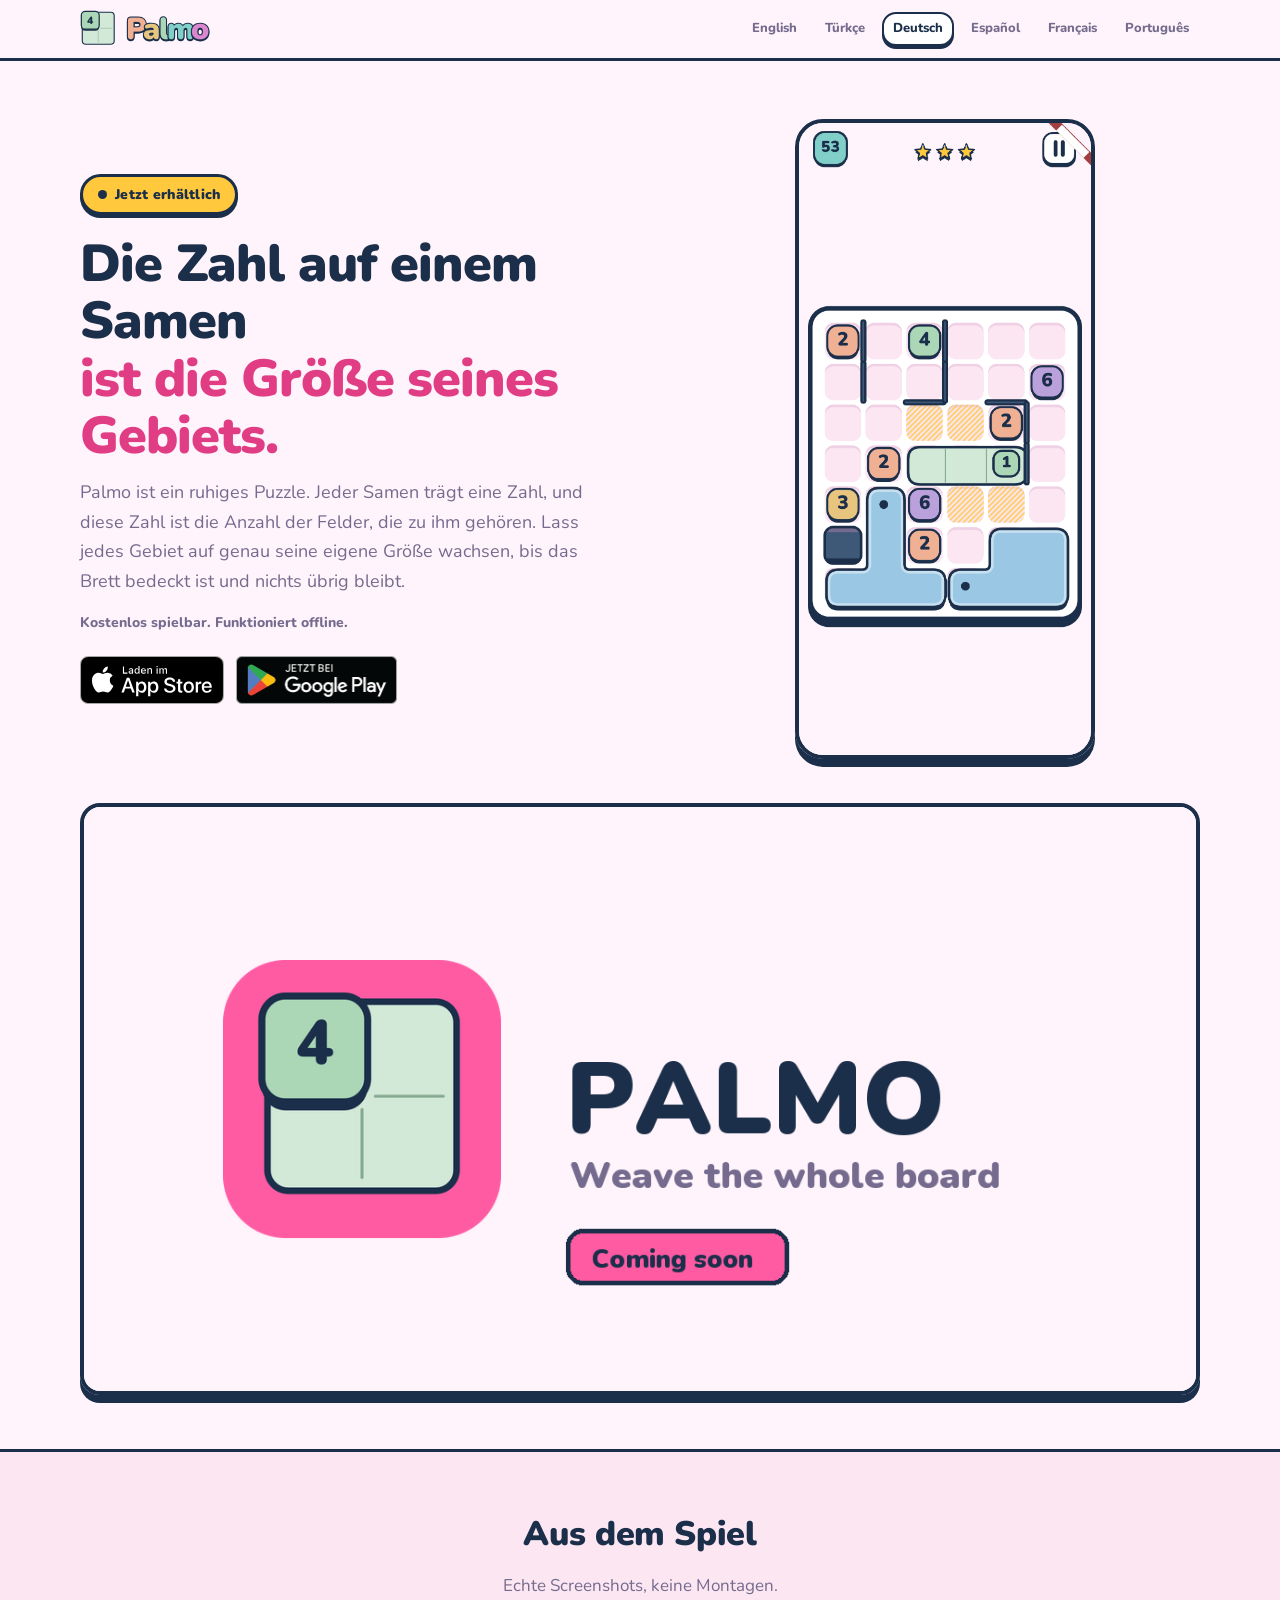
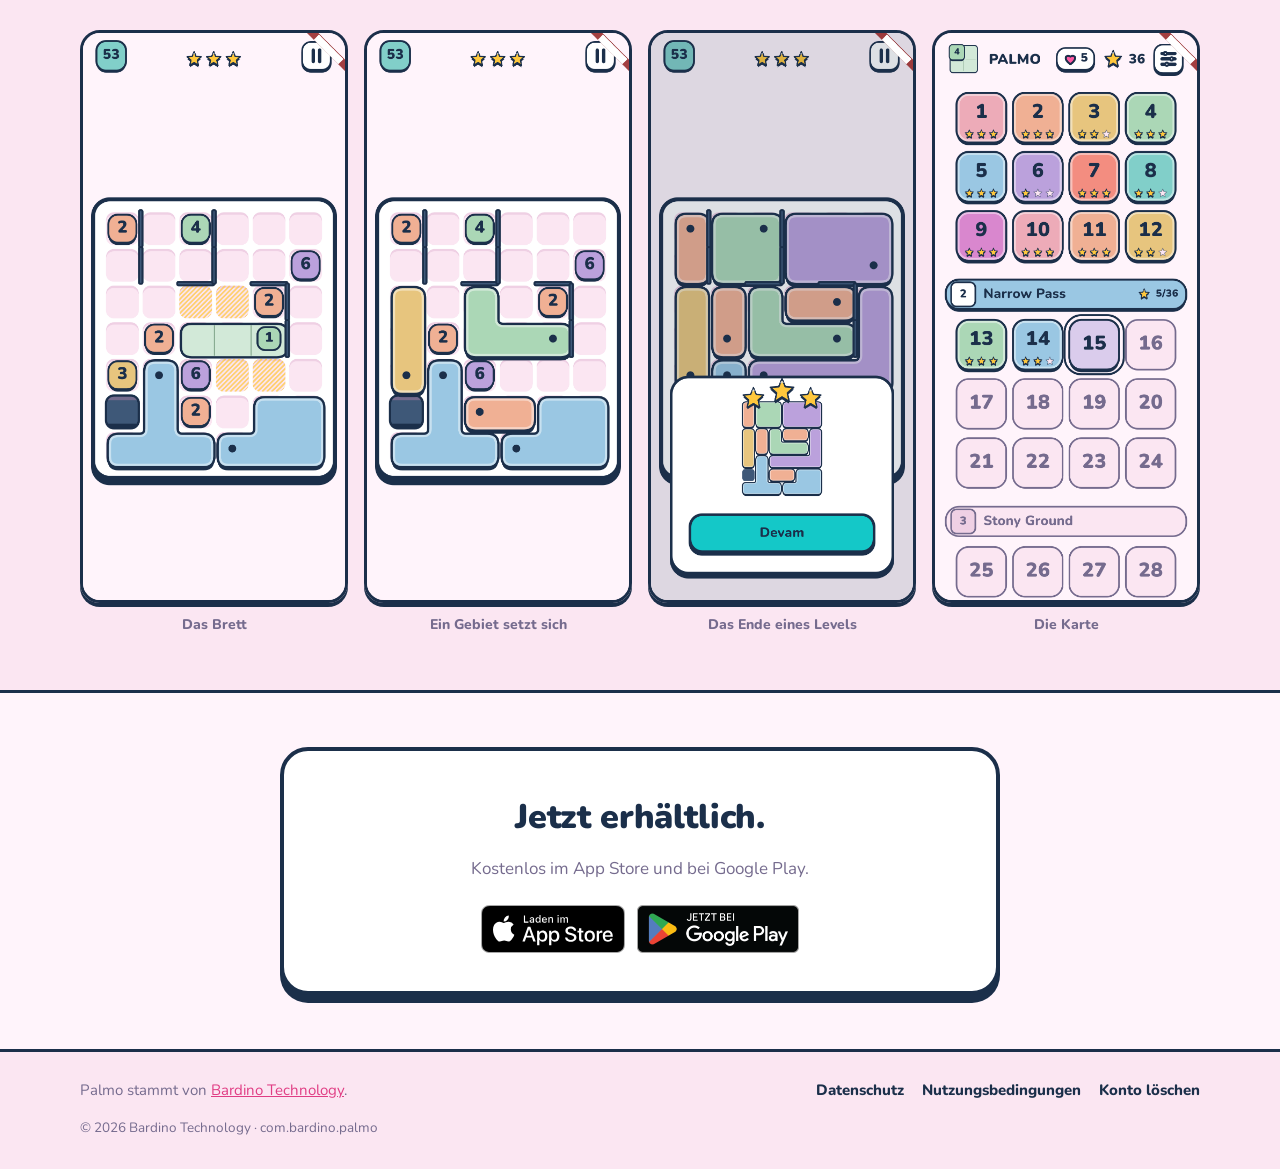
==== de/index.html @ c3c04ac0 "Palmo is out: store badges and links in all six languages The landing page still said coming soon in" ====
<!DOCTYPE html>
<html lang="de">
<head>
    <meta charset="UTF-8">
    <meta name="viewport" content="width=device-width, initial-scale=1.0">
    <meta name="description" content="Ein ruhiges Puzzle. Die Zahl auf einem Samen sagt, wie viele Felder sein Gebiet umfasst; lass jedes Gebiet auf seine eigene Größe wachsen. Kostenlos für Android und iOS.">
    <meta name="robots" content="index, follow">
    <meta property="og:type" content="website">
    <meta property="og:url" content="https://palmo.bardino.app/de/">
    <meta property="og:title" content="Palmo - Webe das ganze Brett">
    <meta property="og:description" content="Ein ruhiges Puzzle. Die Zahl auf einem Samen sagt, wie viele Felder sein Gebiet umfasst; lass jedes Gebiet auf seine eigene Größe wachsen. Kostenlos für Android und iOS.">
    <meta property="og:locale" content="de_DE">
    <meta property="og:site_name" content="Palmo">
    <meta property="og:image" content="https://palmo.bardino.app/assets/palmo-share.png">
    <meta property="og:image:width" content="1200">
    <meta property="og:image:height" content="630">
    <meta name="twitter:image" content="https://palmo.bardino.app/assets/palmo-share.png">
    <meta name="twitter:card" content="summary_large_image">
    <meta name="twitter:title" content="Palmo - Webe das ganze Brett">
    <meta name="twitter:description" content="Ein ruhiges Puzzle. Die Zahl auf einem Samen sagt, wie viele Felder sein Gebiet umfasst; lass jedes Gebiet auf seine eigene Größe wachsen. Kostenlos für Android und iOS.">
    <meta name="theme-color" content="#FFF4FB">
    <title>Palmo - Webe das ganze Brett</title>
    <link rel="canonical" href="https://palmo.bardino.app/de/">
    <link rel="alternate" hreflang="en" href="https://palmo.bardino.app/">
    <link rel="alternate" hreflang="tr" href="https://palmo.bardino.app/tr/">
    <link rel="alternate" hreflang="de" href="https://palmo.bardino.app/de/">
    <link rel="alternate" hreflang="es" href="https://palmo.bardino.app/es/">
    <link rel="alternate" hreflang="fr" href="https://palmo.bardino.app/fr/">
    <link rel="alternate" hreflang="pt" href="https://palmo.bardino.app/pt/">
    <link rel="alternate" hreflang="x-default" href="https://palmo.bardino.app/">
    <link rel="icon" type="image/svg+xml" href="/assets/palmo-mark.svg">
    <link rel="apple-touch-icon" href="/assets/palmo-icon.png">
    <link rel="manifest" href="/manifest.json">
    <link rel="preconnect" href="https://fonts.googleapis.com">
    <link rel="preconnect" href="https://fonts.gstatic.com" crossorigin>
    <link href="https://fonts.googleapis.com/css2?family=Nunito:wght@400;700;800;900&display=swap" rel="stylesheet">
    <link rel="stylesheet" href="/css/style.css">
</head>
<body>
<header class="ust">
    <div class="kap">
        <a class="marka" href="/de/"><svg class="kilit" focusable="false" xmlns="http://www.w3.org/2000/svg" viewBox="-12 -12 700 200" role="img" aria-label="Palmo">
<title>Palmo</title>
<g transform="scale(0.84)"><rect x="0" y="0" width="200" height="200" rx="22" fill="#D2E9D8" stroke="#1B2F4A" stroke-width="7"></rect>
<line x1="100" y1="14" x2="100" y2="86" stroke="#89AC92" stroke-width="3.2" stroke-linecap="round"></line>
<line x1="100" y1="114" x2="100" y2="186" stroke="#89AC92" stroke-width="3.2" stroke-linecap="round"></line>
<line x1="14" y1="100" x2="86" y2="100" stroke="#89AC92" stroke-width="3.2" stroke-linecap="round"></line>
<line x1="114" y1="100" x2="186" y2="100" stroke="#89AC92" stroke-width="3.2" stroke-linecap="round"></line>
<rect x="-6" y="-6" width="112" height="112" rx="25" fill="#1B2F4A" transform="translate(0,9)"></rect>
<rect x="-6" y="-6" width="112" height="112" rx="25" fill="#ABD7B6" stroke="#1B2F4A" stroke-width="7.5"></rect>
<text x="50" y="50" text-anchor="middle" dominant-baseline="central" font-family="Nunito, system-ui, sans-serif" font-weight="900" font-size="66" fill="#1B2F4A">4</text></g>
<g transform="translate(228,0)" font-family="Nunito, system-ui, sans-serif" font-weight="900" font-size="160" stroke="#1B2F4A" stroke-width="11" paint-order="stroke fill" stroke-linejoin="round">
<text x="0" y="148" fill="#1B2F4A">P</text><text x="0" y="140" fill="#F0B094">P</text>
<text x="92" y="148" fill="#1B2F4A">a</text><text x="92" y="140" fill="#E7C57E">a</text>
<text x="174" y="148" fill="#1B2F4A">l</text><text x="174" y="140" fill="#ABD7B6">l</text>
<text x="216" y="148" fill="#1B2F4A">m</text><text x="216" y="140" fill="#81CFC9">m</text>
<text x="346" y="148" fill="#1B2F4A">o</text><text x="346" y="140" fill="#D987CE">o</text>
</g>
</svg></a>
        <div class="diller"><a href="/" hreflang="en">English</a><a href="/tr/" hreflang="tr">Türkçe</a><a href="/de/" hreflang="de" aria-current="page">Deutsch</a><a href="/es/" hreflang="es">Español</a><a href="/fr/" hreflang="fr">Français</a><a href="/pt/" hreflang="pt">Português</a></div>
    </div>
</header>

<section class="kahraman">
    <div class="kap">
        <div>
            <span class="rozet">Jetzt erhältlich</span>
            <h1>Die Zahl auf einem Samen<br><em>ist die Größe seines Gebiets.</em></h1>
            <p class="alt">Palmo ist ein ruhiges Puzzle. Jeder Samen trägt eine Zahl, und diese Zahl ist die Anzahl der Felder, die zu ihm gehören. Lass jedes Gebiet auf genau seine eigene Größe wachsen, bis das Brett bedeckt ist und nichts übrig bleibt.</p>
            <p class="kucuk">Kostenlos spielbar. Funktioniert offline.</p>
            <div class="magaza"><a href="https://apps.apple.com/app/palmo-number-weave/id6806719070"><img src="/assets/badges/de/app_store.svg" alt="Palmo im App Store" width="144" height="48"></a><a href="https://play.google.com/store/apps/details?id=com.bardino.palmo"><img src="/assets/badges/de/google_play.png" alt="Palmo bei Google Play" width="162" height="48"></a></div>
        </div>
        <div class="telefon"><img src="/assets/shots/01_board.webp" alt="Das Brett" width="390" height="844" loading="eager"></div>
    </div>
</section>

<section class="bant">
    <img src="/assets/palmo-share.png" alt="Palmo" width="1200" height="630" loading="lazy">
</section>

<section class="duvar-bolum">
    <div class="kap">
        <h2>Aus dem Spiel</h2>
        <p class="bolum-alt">Echte Screenshots, keine Montagen.</p>
        <div class="vitrin"><figure><img src="/assets/shots/01_board.webp" alt="Das Brett" width="390" height="844" loading="lazy"><figcaption>Das Brett</figcaption></figure><figure><img src="/assets/shots/02_settle.webp" alt="Ein Gebiet setzt sich" width="390" height="844" loading="lazy"><figcaption>Ein Gebiet setzt sich</figcaption></figure><figure><img src="/assets/shots/03_result.webp" alt="Das Ende eines Levels" width="390" height="844" loading="lazy"><figcaption>Das Ende eines Levels</figcaption></figure><figure><img src="/assets/shots/04_map.webp" alt="Die Karte" width="390" height="844" loading="lazy"><figcaption>Die Karte</figcaption></figure></div>
    </div>
</section>

<section class="kapanis">
    <div class="kap">
        <div class="kutu">
            <h2>Jetzt erhältlich.</h2>
            <p class="bolum-alt">Kostenlos im App Store und bei Google Play.</p>
            <div class="magaza"><a href="https://apps.apple.com/app/palmo-number-weave/id6806719070"><img src="/assets/badges/de/app_store.svg" alt="Palmo im App Store" width="144" height="48"></a><a href="https://play.google.com/store/apps/details?id=com.bardino.palmo"><img src="/assets/badges/de/google_play.png" alt="Palmo bei Google Play" width="162" height="48"></a></div>
        </div>
    </div>
</section>

<script type="application/ld+json">
{
  "@context": "https://schema.org",
  "@type": "MobileApplication",
  "name": "Palmo",
  "applicationCategory": "GameApplication",
  "operatingSystem": "Android, iOS",
  "url": "https://palmo.bardino.app/de/",
  "inLanguage": "de",
  "offers": {"@type": "Offer", "price": "0", "priceCurrency": "TRY"},
  "publisher": {"@type": "Organization", "name": "Bardino Technology"}
}
</script>
<footer>
    <div class="kap">
        <span>Palmo stammt von <a href="https://bardino.app">Bardino Technology</a>.</span>
        <div class="f-baglantilar">
            <a href="/privacy.html">Datenschutz</a>
            <a href="/terms.html">Nutzungsbedingungen</a>
            <a href="/account-deletion.html">Konto löschen</a>
        </div>
    </div>
    <div class="kap f-alt">&copy; 2026 Bardino Technology &middot; com.bardino.palmo</div>
</footer>

</body>
</html>
---- css/style.css ----
/* Palmo - palmo.bardino.app
 *
 * Palet ve olculer oyunun jetonlarindan alindi, siteye renk uydurulmadi.
 * Kaynak: Brainstorming/palmo/design-r3/tokens/{colors,numo,elevation,space,
 * typography}.css ve uygulamadaki lib/design/tokens.dart. Siteyi gorup
 * uygulamayi acan kisi ayni urune bakmali.
 *
 * Iki aile yasasi burada da gecerli:
 *   1. Golge asla blur icermez. Derinlik KATI ofset cikintidir.
 *   2. Ofset daima ASAGI: 0 Npx 0. Yan kacis yok. (Colmo'nun sitesi 3px 3px
 *      kullaniyordu; Palmo'nun elevation.css'i yan ofseti acikca reddediyor.)
 */

:root {
  /* zemin / yuzey / cukur */
  --bg:         #FFF4FB;
  --surface:    #FFFFFF;
  --well:       #FBE6F2;
  --well-deep:  #EFD0E4;

  /* murekkep + metin. --ink KONTURDUR, govde metni --text. */
  --ink:        #1B2F4A;
  --ink-soft:   #3E5878;
  --text:       #3A2A4D;
  --text-2:     #756B8E;

  /* Yalnizca sitede kullanilanlar yazildi. Paletin tamami (numo 1-9, mor,
     acik tonlar) oyunun jetonlarinda; kullanilmayani buraya kopyalamak olu
     degisken uretir. Numo renkleri siteye wordmark SVG'sinden geliyor. */
  --pink-dark:  #E03D84;
  --teal-dark:  #0FA3A3;
  --yellow:     #FFC83D;

  /* space.css yaricaplari */
  --r-chrome: 14px;
  --r-card:   20px;
  --r-panel:  28px;
  --r-pill:   999px;

  /* space.css konturlari */
  --s-patch: 3px;
  --s-card:  4px;
  --s-panel: 6px;

  /* elevation.css: uc kot, hepsi asagi, hicbiri blur'lu degil */
  --lift-chrome: 0 3px 0 var(--ink);
  --lift-card:   0 4px 0 var(--ink);
  --lift-panel:  0 8px 0 var(--ink);
}

* { box-sizing: border-box; margin: 0; padding: 0; }

/* Genislik ezilirken yukseklik oznitelikte kalirsa 844 piksellik bos bir satir
   aciliyor ve metin ekranin altina dusuyor. height:auto sart. */
img { max-width: 100%; height: auto; display: block; }

html { scroll-behavior: smooth; }

body {
  background: var(--bg);
  color: var(--text);
  font-family: Nunito, system-ui, -apple-system, "Segoe UI", sans-serif;
  font-size: 17px;
  line-height: 1.65;
  -webkit-font-smoothing: antialiased;
}

.kap { width: min(1120px, 92vw); margin: 0 auto; }

a { color: var(--pink-dark); }

/* ── Ust bar ─────────────────────────────────────────────────────────── */
.ust {
  position: sticky; top: 0; z-index: 50;
  background: rgba(255, 244, 251, .94);
  border-bottom: var(--s-patch) solid var(--ink);
}
.ust .kap { display: flex; align-items: center; gap: 14px; padding: 10px 0; }
.marka { display: flex; align-items: center; text-decoration: none; }
/* Yatay kilit HTML'e gomulu SVG: harfleri Nunito 900 ve o font ancak belgeye
   gomuluyken uygulanir (bkz. build.py inline_svg). Kutu, kontur ya da kot
   eklenmiyor; kilidin kendi konturu var. */
.marka .kilit { height: 38px; width: auto; display: block; }
@media (max-width: 560px) { .marka .kilit { height: 32px; } }

/* Dil secici: bayrak yok. Bayrak dili degil ulkeyi gosterir ve altisi da
   birden cok ulkede konusuluyor. */
.diller { margin-left: auto; display: flex; gap: 6px; flex-wrap: wrap; }
.diller a {
  display: inline-block; padding: 4px 9px; border-radius: var(--r-chrome);
  font-size: 13px; font-weight: 800; text-decoration: none;
  color: var(--text-2); border: 2px solid transparent;
}
.diller a:hover { color: var(--ink); border-color: var(--well-deep); }
.diller a[aria-current="page"] {
  color: var(--ink); background: var(--surface);
  border-color: var(--ink); box-shadow: var(--lift-chrome);
}

/* ── Kahraman ────────────────────────────────────────────────────────── */
.kahraman { padding: 58px 0 44px; }
.kahraman .kap {
  display: grid; grid-template-columns: 1.05fr .95fr; gap: 46px;
  align-items: center;
}
@media (max-width: 860px) {
  .kahraman { padding: 34px 0 28px; }
  .kahraman .kap { grid-template-columns: 1fr; gap: 30px; }
}

.rozet {
  display: inline-flex; align-items: center; gap: 8px;
  background: var(--yellow); color: var(--ink);
  border: var(--s-patch) solid var(--ink); border-radius: var(--r-pill);
  box-shadow: var(--lift-chrome);
  padding: 6px 15px; font-weight: 900; font-size: 14px; letter-spacing: .02em;
}
.rozet::before {
  content: ""; width: 9px; height: 9px; border-radius: 50%;
  background: var(--ink);
}

.kahraman h1 {
  margin: 20px 0 14px;
  font-size: clamp(33px, 5.4vw, 52px); line-height: 1.1;
  font-weight: 900; letter-spacing: -.02em; color: var(--ink);
}
.kahraman h1 em { font-style: normal; color: var(--pink-dark); }
.alt { font-size: 18px; color: var(--text-2); max-width: 48ch; }
.kucuk { margin-top: 14px; font-size: 14px; color: var(--text-2); font-weight: 800; }

/* Magaza rozetleri resmi dosyalar, olduklari gibi: kabartma, cerceve ya da
   renk eklenmez (Apple ve Google kilavuzu). Kati golge kurali burada islemez.
   Iki rozet arasi en az rozet boyunun dortte biri. */
.magaza { margin-top: 22px; display: flex; gap: 12px; flex-wrap: wrap; }
.magaza a { display: block; }
.magaza img { height: 48px; width: auto; }
.kapanis .magaza { justify-content: center; }

.telefon { display: flex; justify-content: center; }
.telefon img {
  width: min(300px, 76vw);
  border-radius: var(--r-panel); border: var(--s-card) solid var(--ink);
  box-shadow: var(--lift-panel);
}
/* Ekran goruntusu yokken: marka isareti. Kendi varligimiz, ekran taklidi
   degil. Isaretin kendi konturu ve kotu SVG'nin icinde. */
.telefon .isaret { width: min(190px, 52vw); height: auto; display: block; }

/* ── Bolumler ───────────────────────────────────────────────────────── */
section { padding: 54px 0; }
.duvar-bolum {
  background: var(--well);
  border-top: var(--s-patch) solid var(--ink);
  border-bottom: var(--s-patch) solid var(--ink);
}
h2 {
  font-size: clamp(25px, 3.4vw, 34px); font-weight: 900;
  color: var(--ink); letter-spacing: -.01em; text-align: center;
}
.bolum-alt { text-align: center; color: var(--text-2); margin: 10px auto 30px; max-width: 62ch; }

/* Bant: magaza feature graphic'i, tam genislikte. Dosya yoksa build.py bu
   bolumu hic yazmiyor. */
.bant { padding: 0 0 54px; }
.bant img {
  width: min(1120px, 92vw); margin: 0 auto;
  border-radius: var(--r-card); border: var(--s-card) solid var(--ink);
  box-shadow: var(--lift-panel);
}

/* ── Vitrin ─────────────────────────────────────────────────────────── */
.vitrin { display: grid; grid-template-columns: repeat(4, 1fr); gap: 16px; }
@media (max-width: 900px) { .vitrin { grid-template-columns: repeat(2, 1fr); } }
.vitrin figure { text-align: center; }
.vitrin img {
  border-radius: var(--r-card); border: var(--s-patch) solid var(--ink);
  box-shadow: var(--lift-card);
}
.vitrin figcaption { margin-top: 10px; font-size: 14px; color: var(--text-2); font-weight: 800; }

/* Yer tutucu bir kare TAKLIDI degil, acikca bos bir cerceve: kesik kontur,
   kot yok (cukur bir sey golge dusurmez). */
.yer-tutucu {
  aspect-ratio: 390 / 844;
  display: flex; align-items: center; justify-content: center;
  padding: 12px; text-align: center;
  background: var(--surface);
  border: var(--s-patch) dashed var(--ink-soft);
  border-radius: var(--r-card);
}
.yer-tutucu span { color: var(--text-2); font-size: 14px; font-weight: 800; }

/* ── Kapanis ────────────────────────────────────────────────────────── */
.kapanis { text-align: center; }
.kapanis .kutu {
  background: var(--surface); border: var(--s-card) solid var(--ink);
  border-radius: var(--r-panel); box-shadow: var(--lift-panel);
  padding: 38px 26px; max-width: 720px; margin: 0 auto;
}
.kapanis .kutu .bolum-alt { margin-bottom: 0; }

/* ── Altbilgi ───────────────────────────────────────────────────────── */
footer {
  border-top: var(--s-patch) solid var(--ink);
  background: var(--well); padding: 26px 0 30px;
}
footer .kap { display: flex; flex-wrap: wrap; gap: 14px; align-items: center; justify-content: space-between; }
footer span { color: var(--text-2); font-size: 15px; }
.f-baglantilar { display: flex; gap: 18px; flex-wrap: wrap; }
.f-baglantilar a { color: var(--ink); font-weight: 800; font-size: 15px; text-decoration: none; }
.f-baglantilar a:hover { color: var(--pink-dark); text-decoration: underline; }
.f-alt { margin-top: 14px; color: var(--text-2); font-size: 13.5px; justify-content: flex-start; }

/* Klavye ile gezenin nerede oldugu gorunsun. */
a:focus-visible {
  outline: var(--s-patch) solid var(--teal-dark);
  outline-offset: 3px; border-radius: 4px;
}
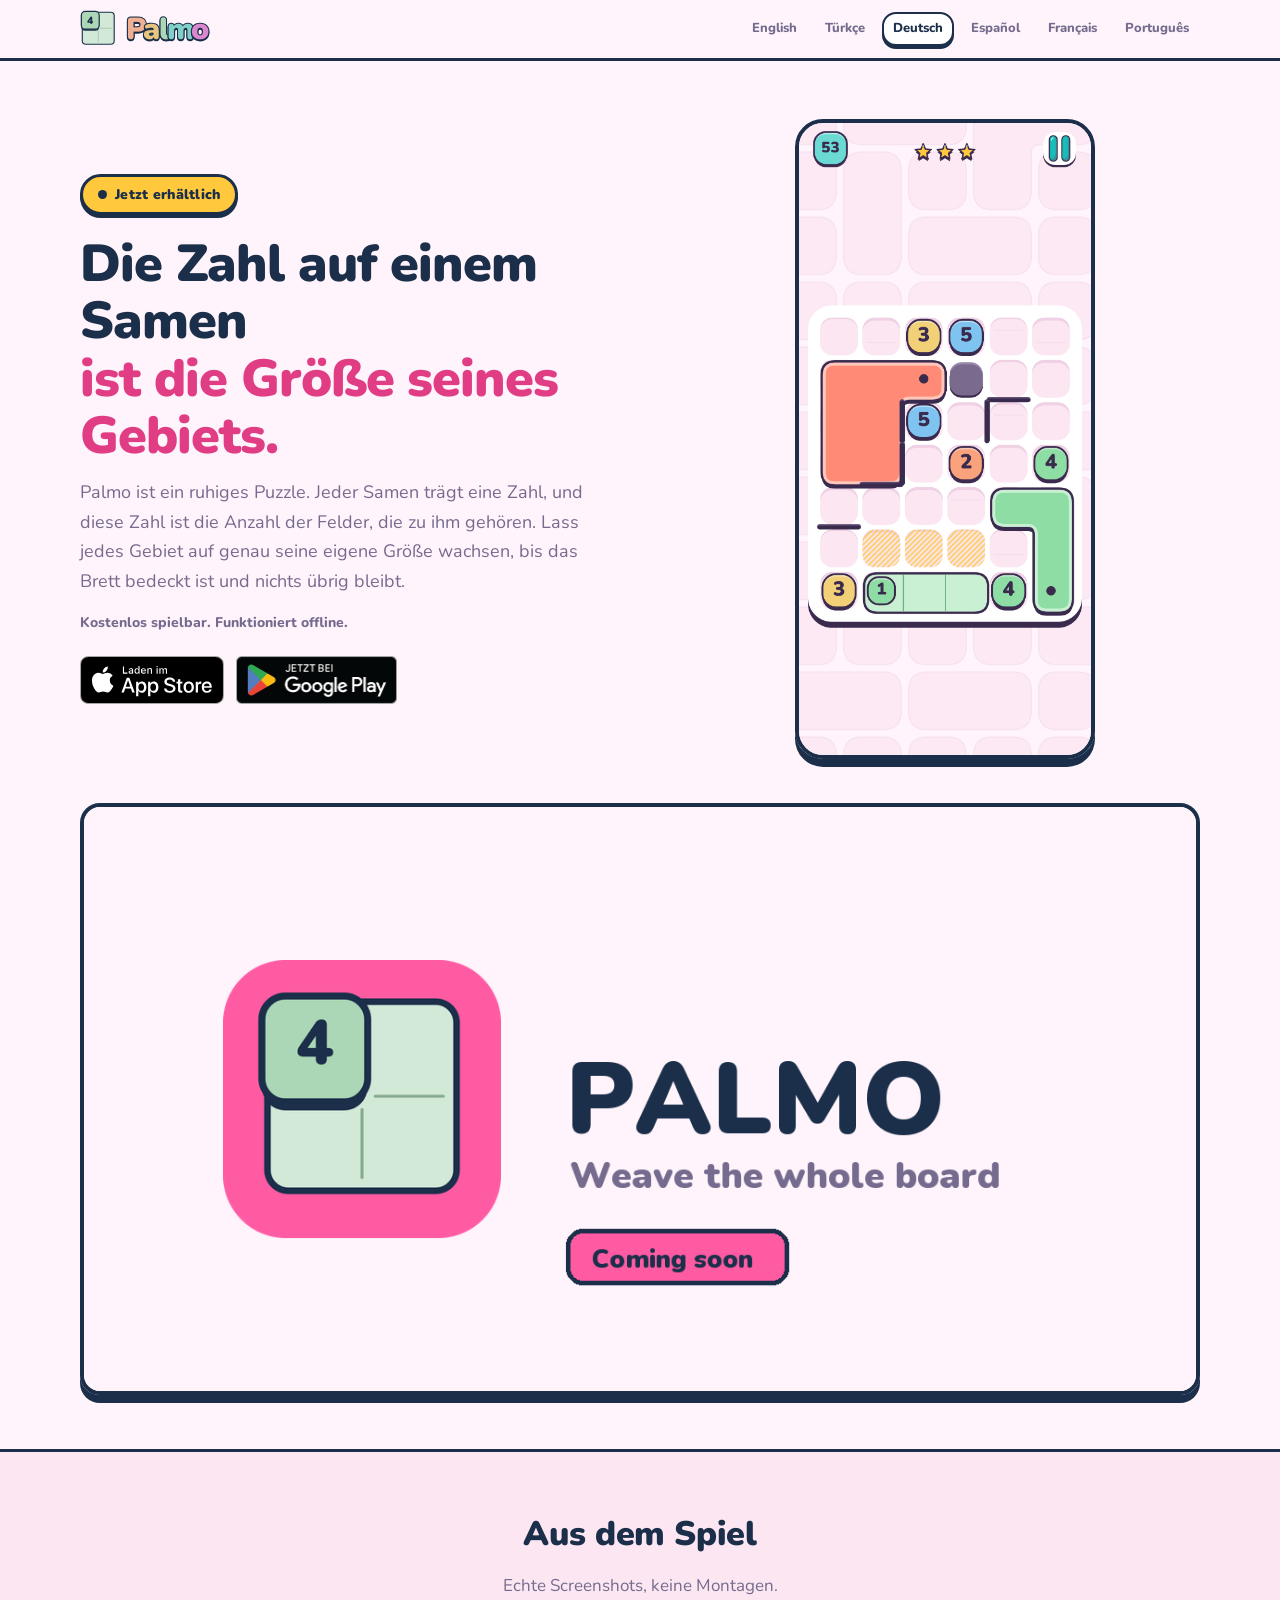
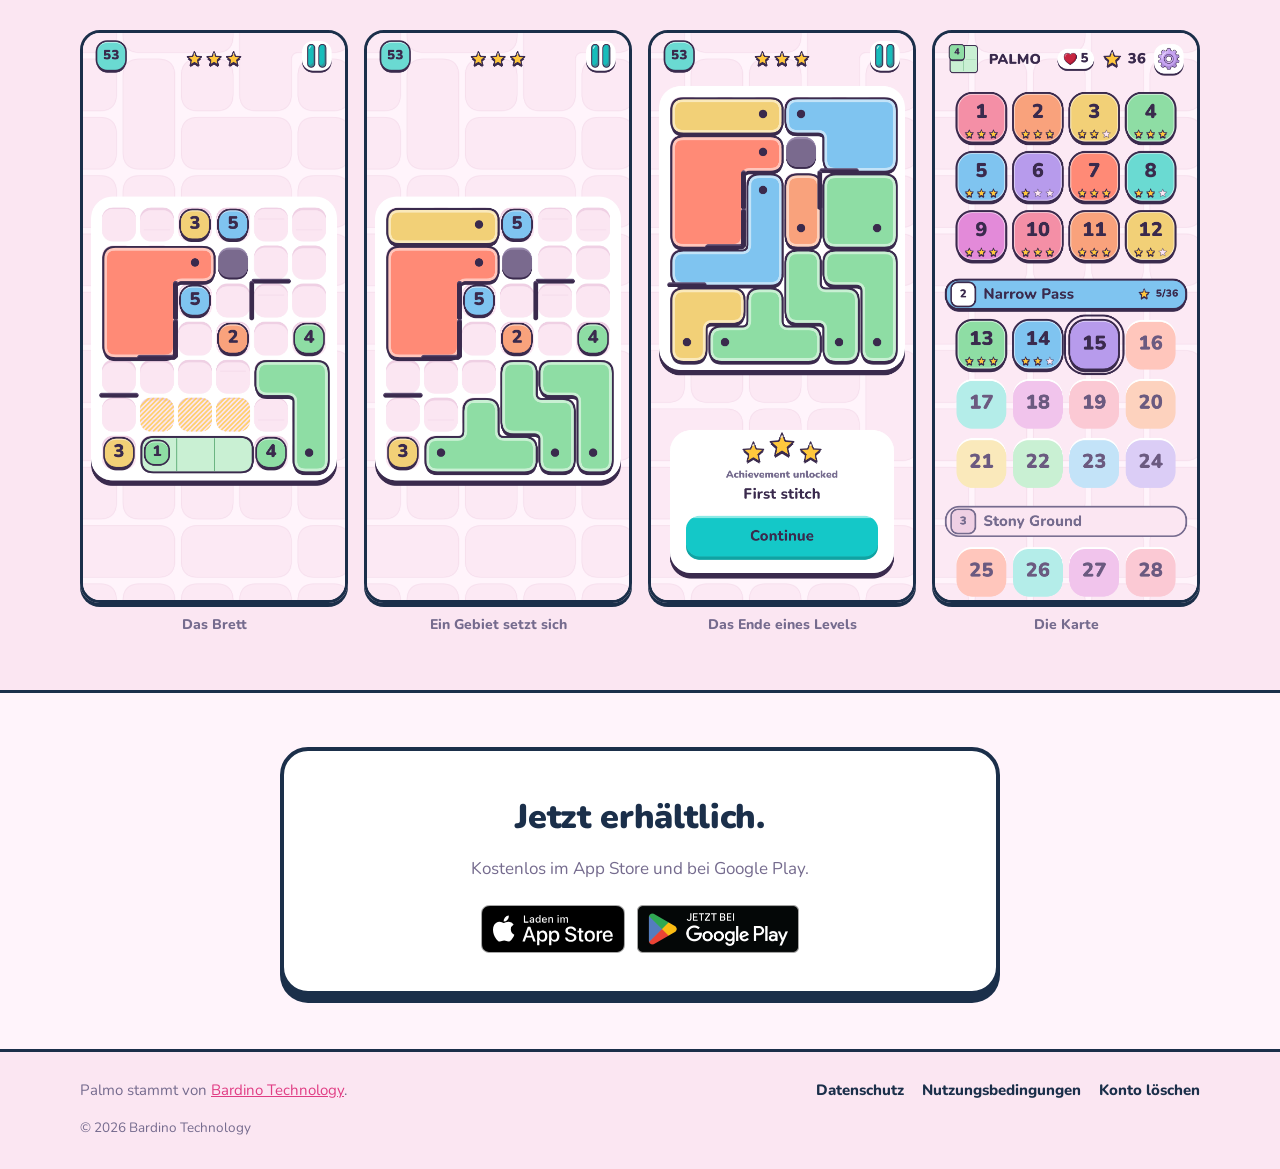
==== commit ce045f1b: "Follow the system dark mode, drop the package name, replace debug-banner shots bardino.app follows p" ====
--- a/de/index.html
+++ b/de/index.html
@@ -18,7 +18,8 @@
     <meta name="twitter:card" content="summary_large_image">
     <meta name="twitter:title" content="Palmo - Webe das ganze Brett">
     <meta name="twitter:description" content="Ein ruhiges Puzzle. Die Zahl auf einem Samen sagt, wie viele Felder sein Gebiet umfasst; lass jedes Gebiet auf seine eigene Größe wachsen. Kostenlos für Android und iOS.">
-    <meta name="theme-color" content="#FFF4FB">
+    <meta name="theme-color" content="#FFF4FB" media="(prefers-color-scheme: light)">
+    <meta name="theme-color" content="#1B2F4A" media="(prefers-color-scheme: dark)">
     <title>Palmo - Webe das ganze Brett</title>
     <link rel="canonical" href="https://palmo.bardino.app/de/">
     <link rel="alternate" hreflang="en" href="https://palmo.bardino.app/">
@@ -118,7 +119,7 @@
             <a href="/account-deletion.html">Konto löschen</a>
         </div>
     </div>
-    <div class="kap f-alt">&copy; 2026 Bardino Technology &middot; com.bardino.palmo</div>
+    <div class="kap f-alt">&copy; 2026 Bardino Technology</div>
 </footer>
 
 </body>
--- a/css/style.css
+++ b/css/style.css
@@ -46,6 +46,40 @@
   --lift-chrome: 0 3px 0 var(--ink);
   --lift-card:   0 4px 0 var(--ink);
   --lift-panel:  0 8px 0 var(--ink);
+
+  /* Baslik rengi --ink'ten ayrildi. Acik temada ikisi ayni lacivert; koyu
+     temada --ink (kontur, kot) koyulasir, baslik acilir. */
+  --head:       var(--ink);
+  --top:        rgba(255, 244, 251, .94);
+  color-scheme: light dark;
+}
+
+/* Koyu tema: sistem tercihine uyuyor, bardino.app ile ayni kural. Oyunun koyu
+   temasi yok; zemin bardino.app'in koyu temada Palmo kartina verdigi renk
+   (#1B2F4A, oyunun murekkebi), kontur ve kot oradaki #07060F. Ara tonlar bu
+   ikisiyle acik metin renginin karisimi. Pembe ve turkuaz vurgularin koyu
+   tonu lacivert zeminde okunmuyor; yerlerine oyunun kendi acik tonlari
+   (pinkLight #FFB8D4, tealLight #8CEAE6) geliyor. Degisken adlari rol adi
+   olarak kaldi. */
+@media (prefers-color-scheme: dark) {
+  :root {
+    --bg:         #1B2F4A;
+    --surface:    #2D3F57;
+    --well:       #152338;
+    --well-deep:  #3E5878;
+    --ink:        #07060F;
+    --text:       #E9E3EF;
+    --text-2:     #B8C4D6;
+    --head:       #FDF6F0;
+    --pink-dark:  #FFB8D4;
+    --teal-dark:  #8CEAE6;
+    --top:        rgba(27, 47, 74, .94);
+  }
+  /* Kilit SVG'si sayfaya gomulu (build.py inline_svg); konturu ve golge
+     katmani lacivert ve lacivert zeminde kayboluyor. Koyu temada konturun
+     rengini aliyor, harflerin kendi renkleri degismiyor. */
+  .kilit [stroke="#1B2F4A"] { stroke: var(--ink); }
+  .kilit [fill="#1B2F4A"] { fill: var(--ink); }
 }
 
 * { box-sizing: border-box; margin: 0; padding: 0; }
@@ -72,7 +106,7 @@
 /* ── Ust bar ─────────────────────────────────────────────────────────── */
 .ust {
   position: sticky; top: 0; z-index: 50;
-  background: rgba(255, 244, 251, .94);
+  background: var(--top);
   border-bottom: var(--s-patch) solid var(--ink);
 }
 .ust .kap { display: flex; align-items: center; gap: 14px; padding: 10px 0; }
@@ -91,9 +125,9 @@
   font-size: 13px; font-weight: 800; text-decoration: none;
   color: var(--text-2); border: 2px solid transparent;
 }
-.diller a:hover { color: var(--ink); border-color: var(--well-deep); }
+.diller a:hover { color: var(--head); border-color: var(--well-deep); }
 .diller a[aria-current="page"] {
-  color: var(--ink); background: var(--surface);
+  color: var(--head); background: var(--surface);
   border-color: var(--ink); box-shadow: var(--lift-chrome);
 }
 
@@ -123,7 +157,7 @@
 .kahraman h1 {
   margin: 20px 0 14px;
   font-size: clamp(33px, 5.4vw, 52px); line-height: 1.1;
-  font-weight: 900; letter-spacing: -.02em; color: var(--ink);
+  font-weight: 900; letter-spacing: -.02em; color: var(--head);
 }
 .kahraman h1 em { font-style: normal; color: var(--pink-dark); }
 .alt { font-size: 18px; color: var(--text-2); max-width: 48ch; }
@@ -156,7 +190,7 @@
 }
 h2 {
   font-size: clamp(25px, 3.4vw, 34px); font-weight: 900;
-  color: var(--ink); letter-spacing: -.01em; text-align: center;
+  color: var(--head); letter-spacing: -.01em; text-align: center;
 }
 .bolum-alt { text-align: center; color: var(--text-2); margin: 10px auto 30px; max-width: 62ch; }
 
@@ -208,7 +242,7 @@
 footer .kap { display: flex; flex-wrap: wrap; gap: 14px; align-items: center; justify-content: space-between; }
 footer span { color: var(--text-2); font-size: 15px; }
 .f-baglantilar { display: flex; gap: 18px; flex-wrap: wrap; }
-.f-baglantilar a { color: var(--ink); font-weight: 800; font-size: 15px; text-decoration: none; }
+.f-baglantilar a { color: var(--head); font-weight: 800; font-size: 15px; text-decoration: none; }
 .f-baglantilar a:hover { color: var(--pink-dark); text-decoration: underline; }
 .f-alt { margin-top: 14px; color: var(--text-2); font-size: 13.5px; justify-content: flex-start; }
 
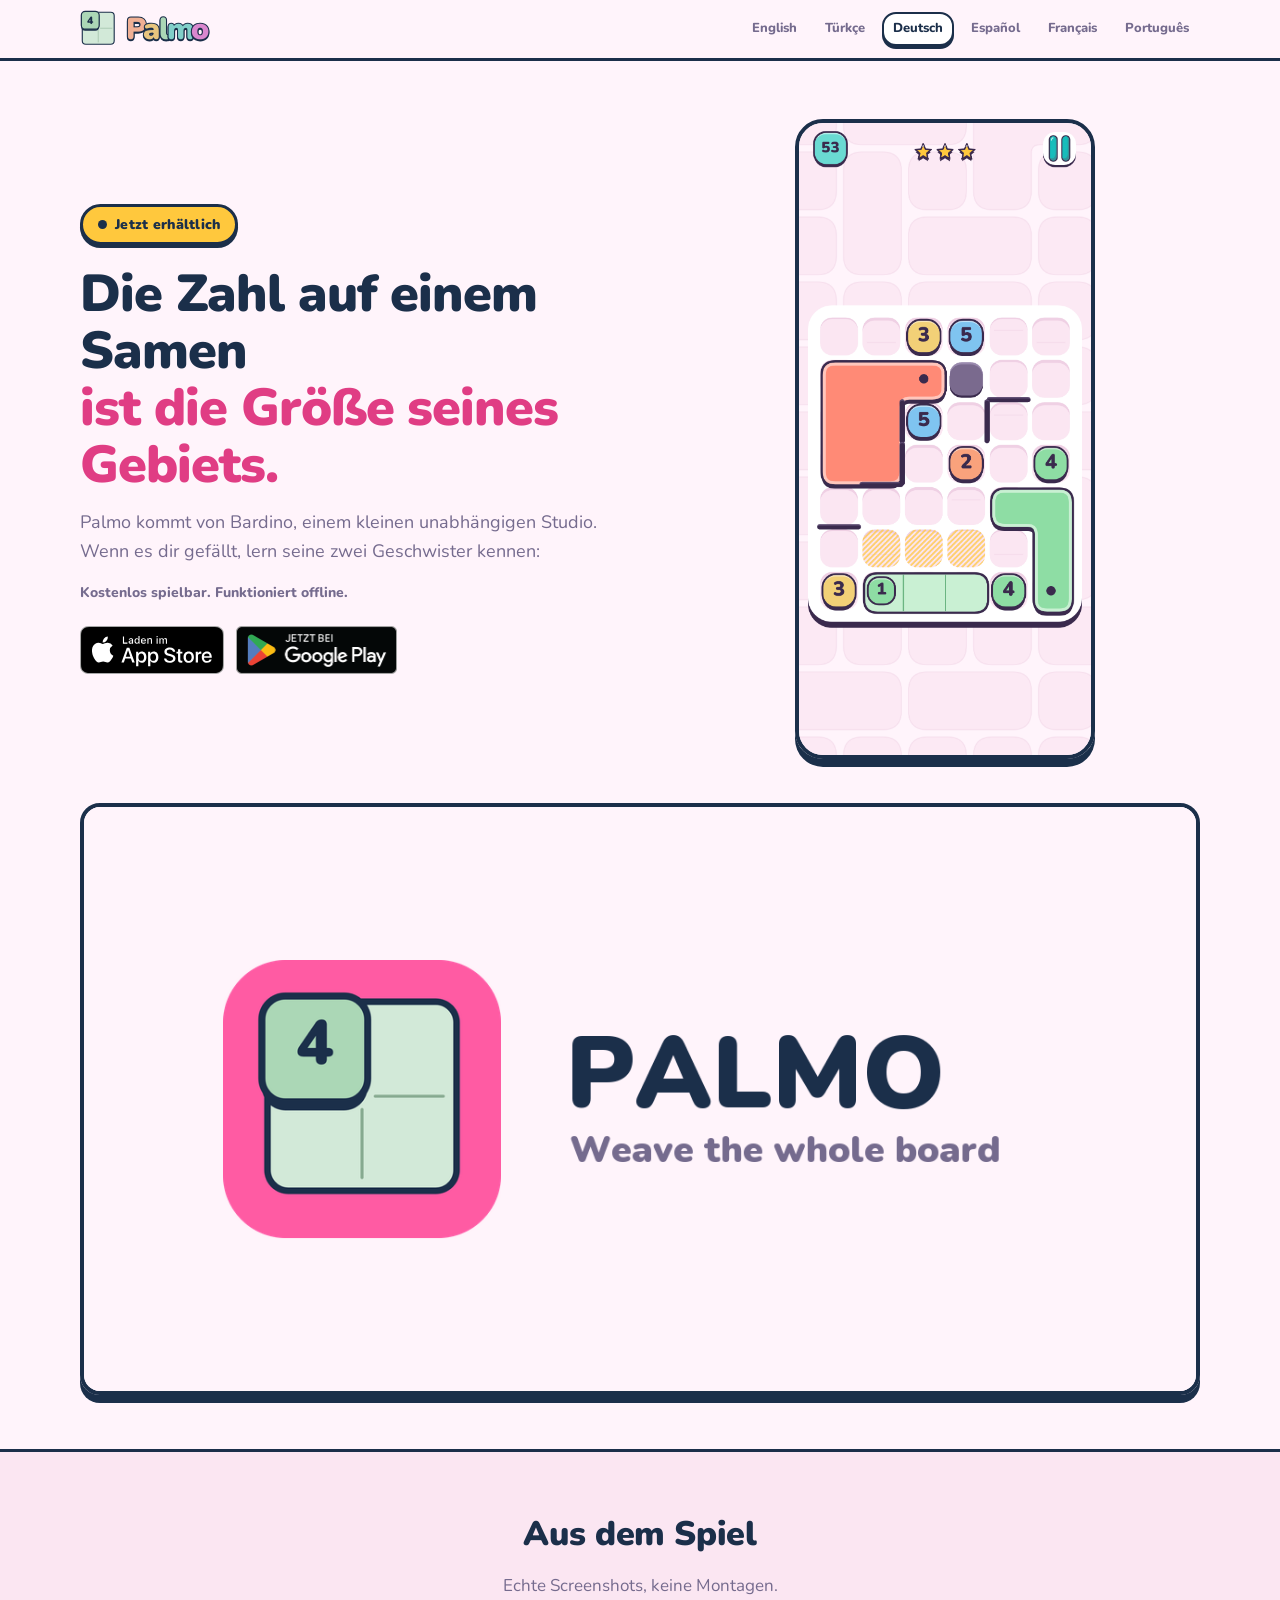
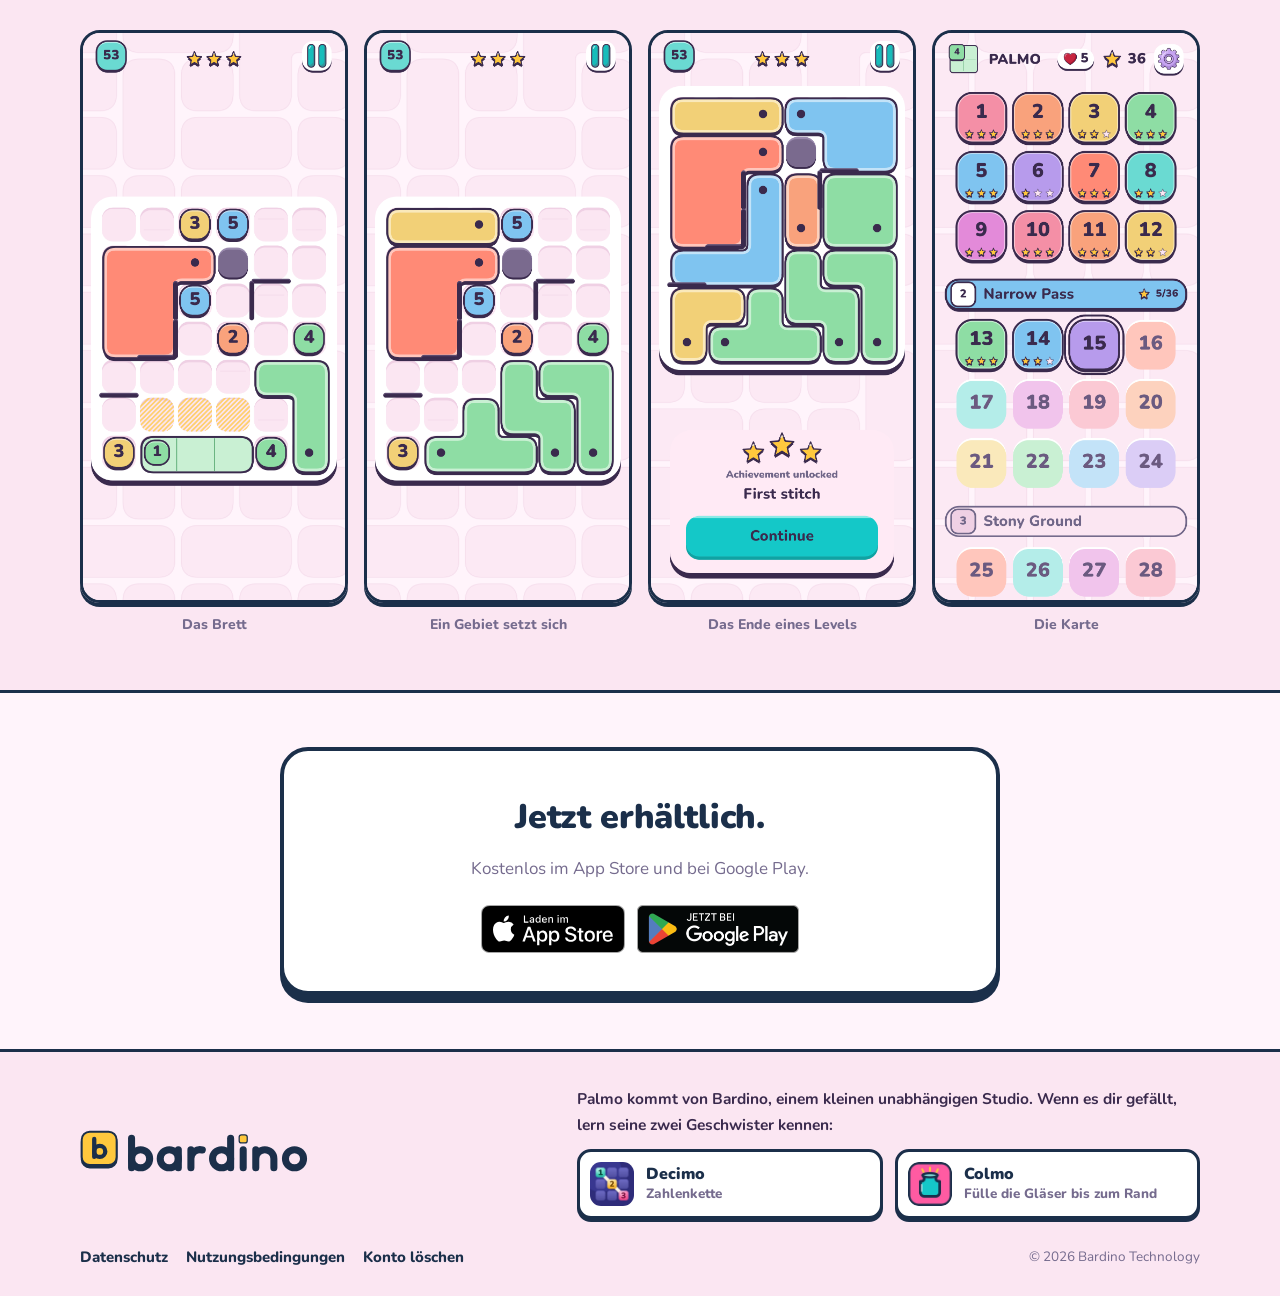
==== commit 259ac1a3: "One footer for the three game sites: Bardino, then the two siblings The footers only said "X is made" ====
--- a/de/index.html
+++ b/de/index.html
@@ -67,7 +67,7 @@
         <div>
             <span class="rozet">Jetzt erhältlich</span>
             <h1>Die Zahl auf einem Samen<br><em>ist die Größe seines Gebiets.</em></h1>
-            <p class="alt">Palmo ist ein ruhiges Puzzle. Jeder Samen trägt eine Zahl, und diese Zahl ist die Anzahl der Felder, die zu ihm gehören. Lass jedes Gebiet auf genau seine eigene Größe wachsen, bis das Brett bedeckt ist und nichts übrig bleibt.</p>
+            <p class="alt">Palmo kommt von Bardino, einem kleinen unabhängigen Studio. Wenn es dir gefällt, lern seine zwei Geschwister kennen:</p>
             <p class="kucuk">Kostenlos spielbar. Funktioniert offline.</p>
             <div class="magaza"><a href="https://apps.apple.com/app/palmo-number-weave/id6806719070"><img src="/assets/badges/de/app_store.svg" alt="Palmo im App Store" width="144" height="48"></a><a href="https://play.google.com/store/apps/details?id=com.bardino.palmo"><img src="/assets/badges/de/google_play.png" alt="Palmo bei Google Play" width="162" height="48"></a></div>
         </div>
@@ -110,16 +110,22 @@
   "publisher": {"@type": "Organization", "name": "Bardino Technology"}
 }
 </script>
-<footer>
-    <div class="kap">
-        <span>Palmo stammt von <a href="https://bardino.app">Bardino Technology</a>.</span>
+<footer class="aile">
+    <div class="kap aile-ust">
+        <a class="aile-marka" href="https://bardino.app/"><svg class="aile-logo" viewBox="0 0 600 124" role="img" aria-label="Bardino"><rect x="4.5" y="13.5" width="91" height="87" rx="21" fill="#1B2F4A" stroke="#1B2F4A" stroke-width="5"/><rect x="4.5" y="7" width="91" height="87" rx="21" fill="#FFC83D" stroke="#1B2F4A" stroke-width="5"/><g fill="none" stroke="#1B2F4A" stroke-width="11.2" stroke-linecap="round"><path d="M37.1 26.1V72.9"/><circle cx="51.5" cy="58.5" r="14.4"/></g><g transform="translate(124 12) scale(.656)"><g fill="none" stroke="currentColor" stroke-width="28" stroke-linecap="round" stroke-linejoin="round"><path d="M16 19V136"/><circle cx="52" cy="100" r="36"/><circle cx="166" cy="100" r="36"/><path d="M202 64V136"/><path d="M252 64V136M252 100A36 36 0 0 1 297.32 65.23"/><circle cx="374" cy="100" r="36"/><path d="M410 19V136"/><path d="M460 64V136"/><path d="M510 64V136M510 100A36 36 0 0 1 582 100V136"/><circle cx="664" cy="100" r="36"/></g><rect x="444" y="5" width="32" height="32" rx="9" fill="#FFC83D" stroke="currentColor" stroke-width="5"/></g></svg></a>
+        <div class="aile-kardes">
+            <p>Palmo kommt von Bardino, einem kleinen unabhängigen Studio. Wenn es dir gefällt, lern seine zwei Geschwister kennen:</p>
+            <ul><li><a href="https://decimo.bardino.app/"><img src="/assets/aile/decimo.webp" alt="" width="44" height="44" loading="lazy"><span><b>Decimo</b><small>Zahlenkette</small></span></a></li><li><a href="https://colmo.bardino.app/de/"><img src="/assets/aile/colmo.webp" alt="" width="44" height="44" loading="lazy"><span><b>Colmo</b><small>Fülle die Gläser bis zum Rand</small></span></a></li></ul>
+        </div>
+    </div>
+    <div class="kap aile-alt">
         <div class="f-baglantilar">
             <a href="/privacy.html">Datenschutz</a>
             <a href="/terms.html">Nutzungsbedingungen</a>
             <a href="/account-deletion.html">Konto löschen</a>
         </div>
+        <span>&copy; 2026 Bardino Technology</span>
     </div>
-    <div class="kap f-alt">&copy; 2026 Bardino Technology</div>
 </footer>
 
 </body>
--- a/css/style.css
+++ b/css/style.css
@@ -235,16 +235,36 @@
 .kapanis .kutu .bolum-alt { margin-bottom: 0; }
 
 /* ── Altbilgi ───────────────────────────────────────────────────────── */
+/* Uc oyun sitesinde ayni yapi (bkz. build.py aile()): Bardino logosu, tek
+   cumle ve iki kardes kart, en altta yasal satir. Burada Palmo'nun
+   kurallariyla ciziliyor: kot daima asagi (0 Npx 0), blur yok. */
 footer {
   border-top: var(--s-patch) solid var(--ink);
-  background: var(--well); padding: 26px 0 30px;
-}
-footer .kap { display: flex; flex-wrap: wrap; gap: 14px; align-items: center; justify-content: space-between; }
-footer span { color: var(--text-2); font-size: 15px; }
+  background: var(--well); padding: 34px 0 26px;
+}
+.aile-ust { display: grid; grid-template-columns: minmax(0, 1fr) minmax(0, 1.35fr); gap: 22px 36px; align-items: center; }
+@media (max-width: 760px) { .aile-ust { grid-template-columns: 1fr; } }
+.aile-marka { display: inline-block; color: var(--head); border-radius: var(--r-chrome); }
+.aile-logo { width: min(230px, 62vw); height: auto; display: block; }
+.aile-kardes p { color: var(--text); font-size: 15.5px; font-weight: 700; margin-bottom: 12px; }
+.aile-kardes ul { list-style: none; display: grid; grid-template-columns: repeat(auto-fit, minmax(200px, 1fr)); gap: 12px; }
+.aile-kardes a {
+  display: flex; align-items: center; gap: 12px; padding: 10px 14px 10px 10px;
+  text-decoration: none; background: var(--surface);
+  border: var(--s-patch) solid var(--ink); border-radius: var(--r-chrome);
+  box-shadow: var(--lift-chrome);
+  transition: transform .12s ease, box-shadow .12s ease;
+}
+.aile-kardes a:hover { transform: translateY(-1px); box-shadow: 0 4px 0 var(--ink); }
+.aile-kardes img { width: 44px; height: 44px; border-radius: 11px; flex: none; }
+.aile-kardes b { display: block; color: var(--head); font-size: 16px; font-weight: 900; line-height: 1.2; }
+.aile-kardes small { display: block; color: var(--text-2); font-size: 13.5px; font-weight: 800; line-height: 1.35; }
+.aile-alt { display: flex; flex-wrap: wrap; gap: 10px 18px; align-items: center; justify-content: space-between; margin-top: 26px; }
+.aile-alt > span { color: var(--text-2); font-size: 13.5px; }
+@media (prefers-reduced-motion: reduce) { .aile-kardes a { transition: none; } }
 .f-baglantilar { display: flex; gap: 18px; flex-wrap: wrap; }
 .f-baglantilar a { color: var(--head); font-weight: 800; font-size: 15px; text-decoration: none; }
 .f-baglantilar a:hover { color: var(--pink-dark); text-decoration: underline; }
-.f-alt { margin-top: 14px; color: var(--text-2); font-size: 13.5px; justify-content: flex-start; }
 
 /* Klavye ile gezenin nerede oldugu gorunsun. */
 a:focus-visible {
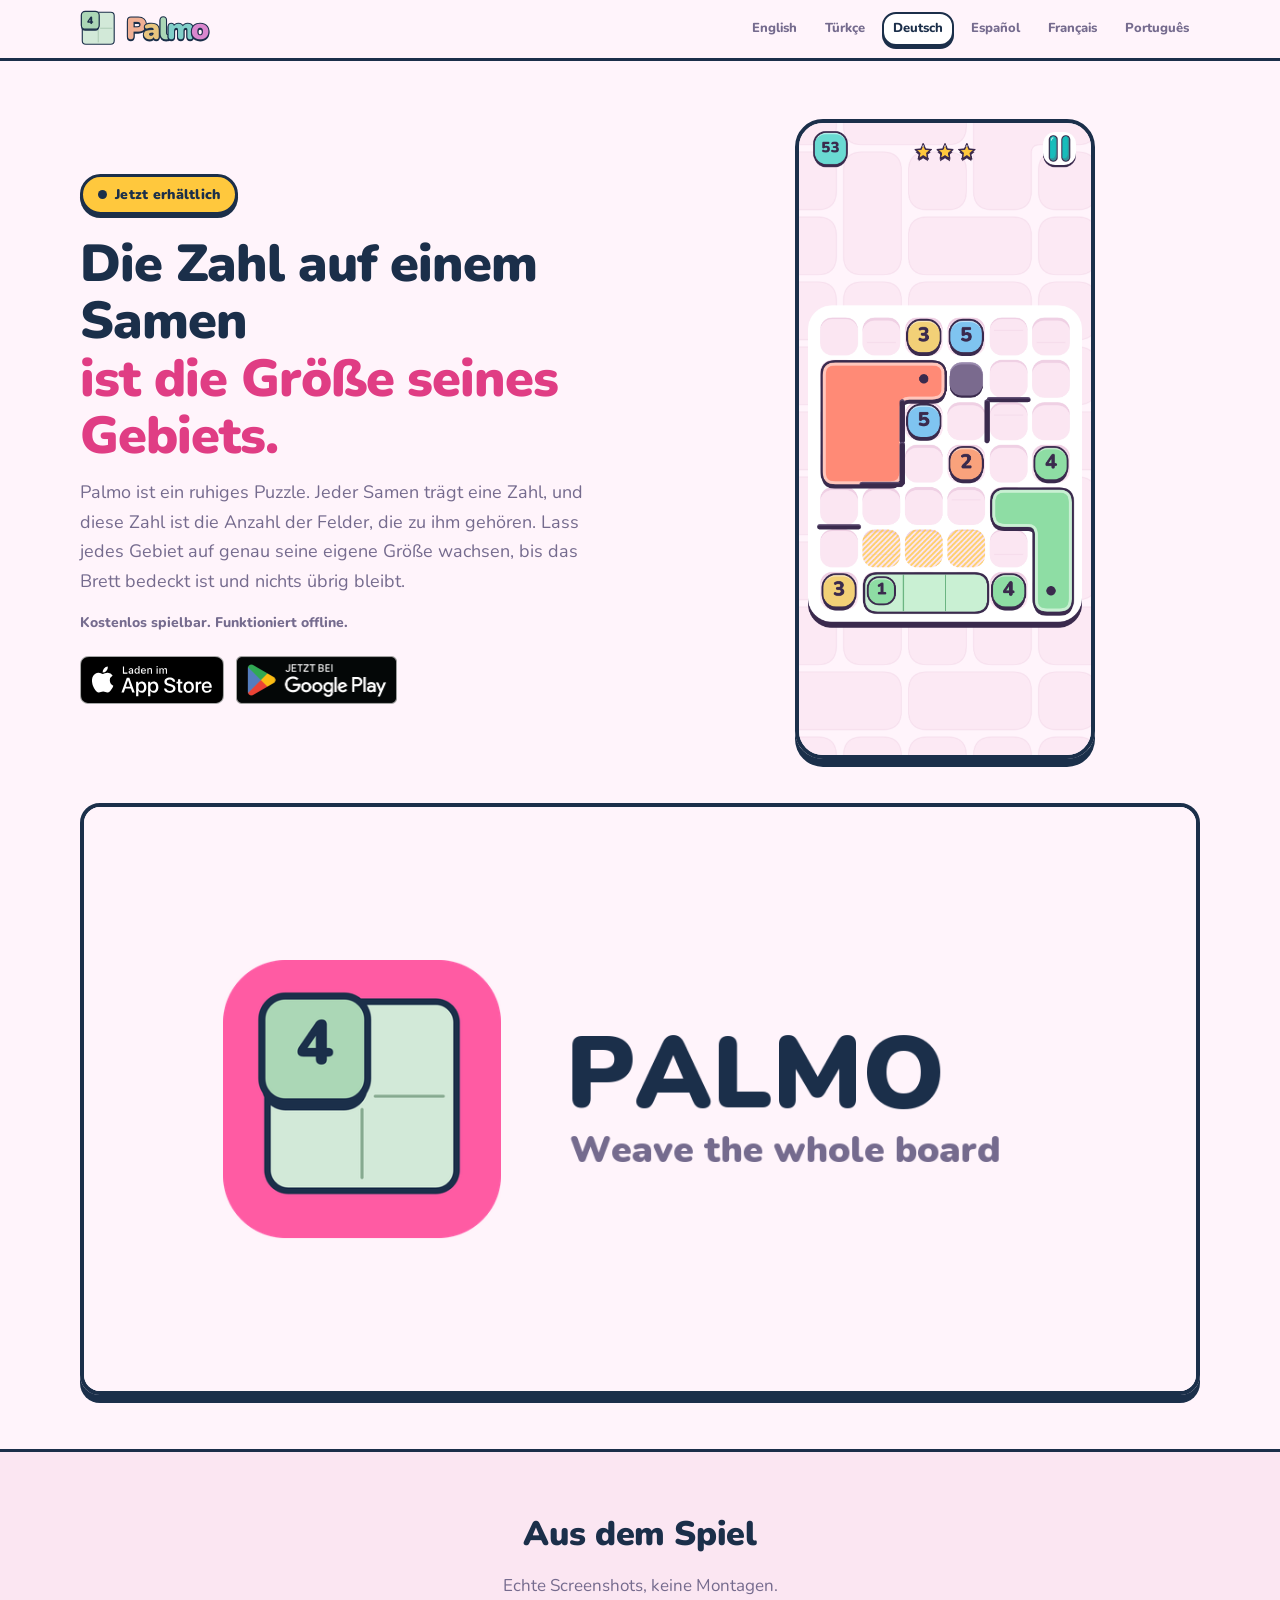
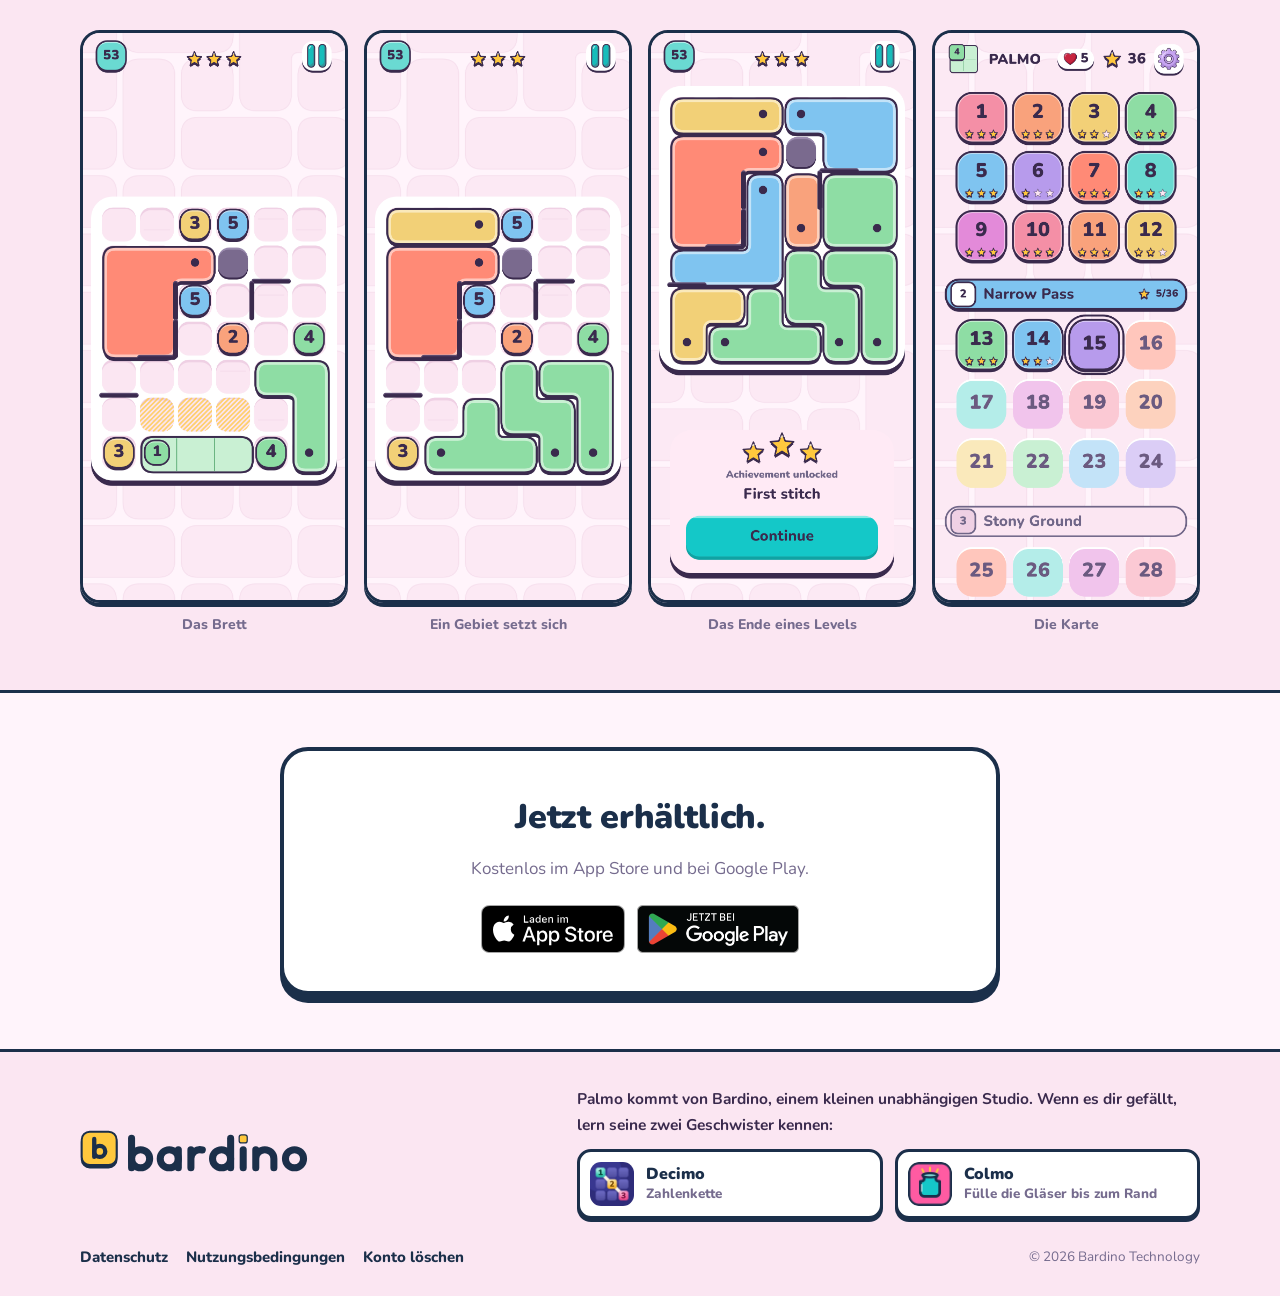
==== commit 1f5e575d: "Give the hero paragraph its text back The footer change added a second "lead" key to each language's" ====
--- a/de/index.html
+++ b/de/index.html
@@ -67,7 +67,7 @@
         <div>
             <span class="rozet">Jetzt erhältlich</span>
             <h1>Die Zahl auf einem Samen<br><em>ist die Größe seines Gebiets.</em></h1>
-            <p class="alt">Palmo kommt von Bardino, einem kleinen unabhängigen Studio. Wenn es dir gefällt, lern seine zwei Geschwister kennen:</p>
+            <p class="alt">Palmo ist ein ruhiges Puzzle. Jeder Samen trägt eine Zahl, und diese Zahl ist die Anzahl der Felder, die zu ihm gehören. Lass jedes Gebiet auf genau seine eigene Größe wachsen, bis das Brett bedeckt ist und nichts übrig bleibt.</p>
             <p class="kucuk">Kostenlos spielbar. Funktioniert offline.</p>
             <div class="magaza"><a href="https://apps.apple.com/app/palmo-number-weave/id6806719070"><img src="/assets/badges/de/app_store.svg" alt="Palmo im App Store" width="144" height="48"></a><a href="https://play.google.com/store/apps/details?id=com.bardino.palmo"><img src="/assets/badges/de/google_play.png" alt="Palmo bei Google Play" width="162" height="48"></a></div>
         </div>
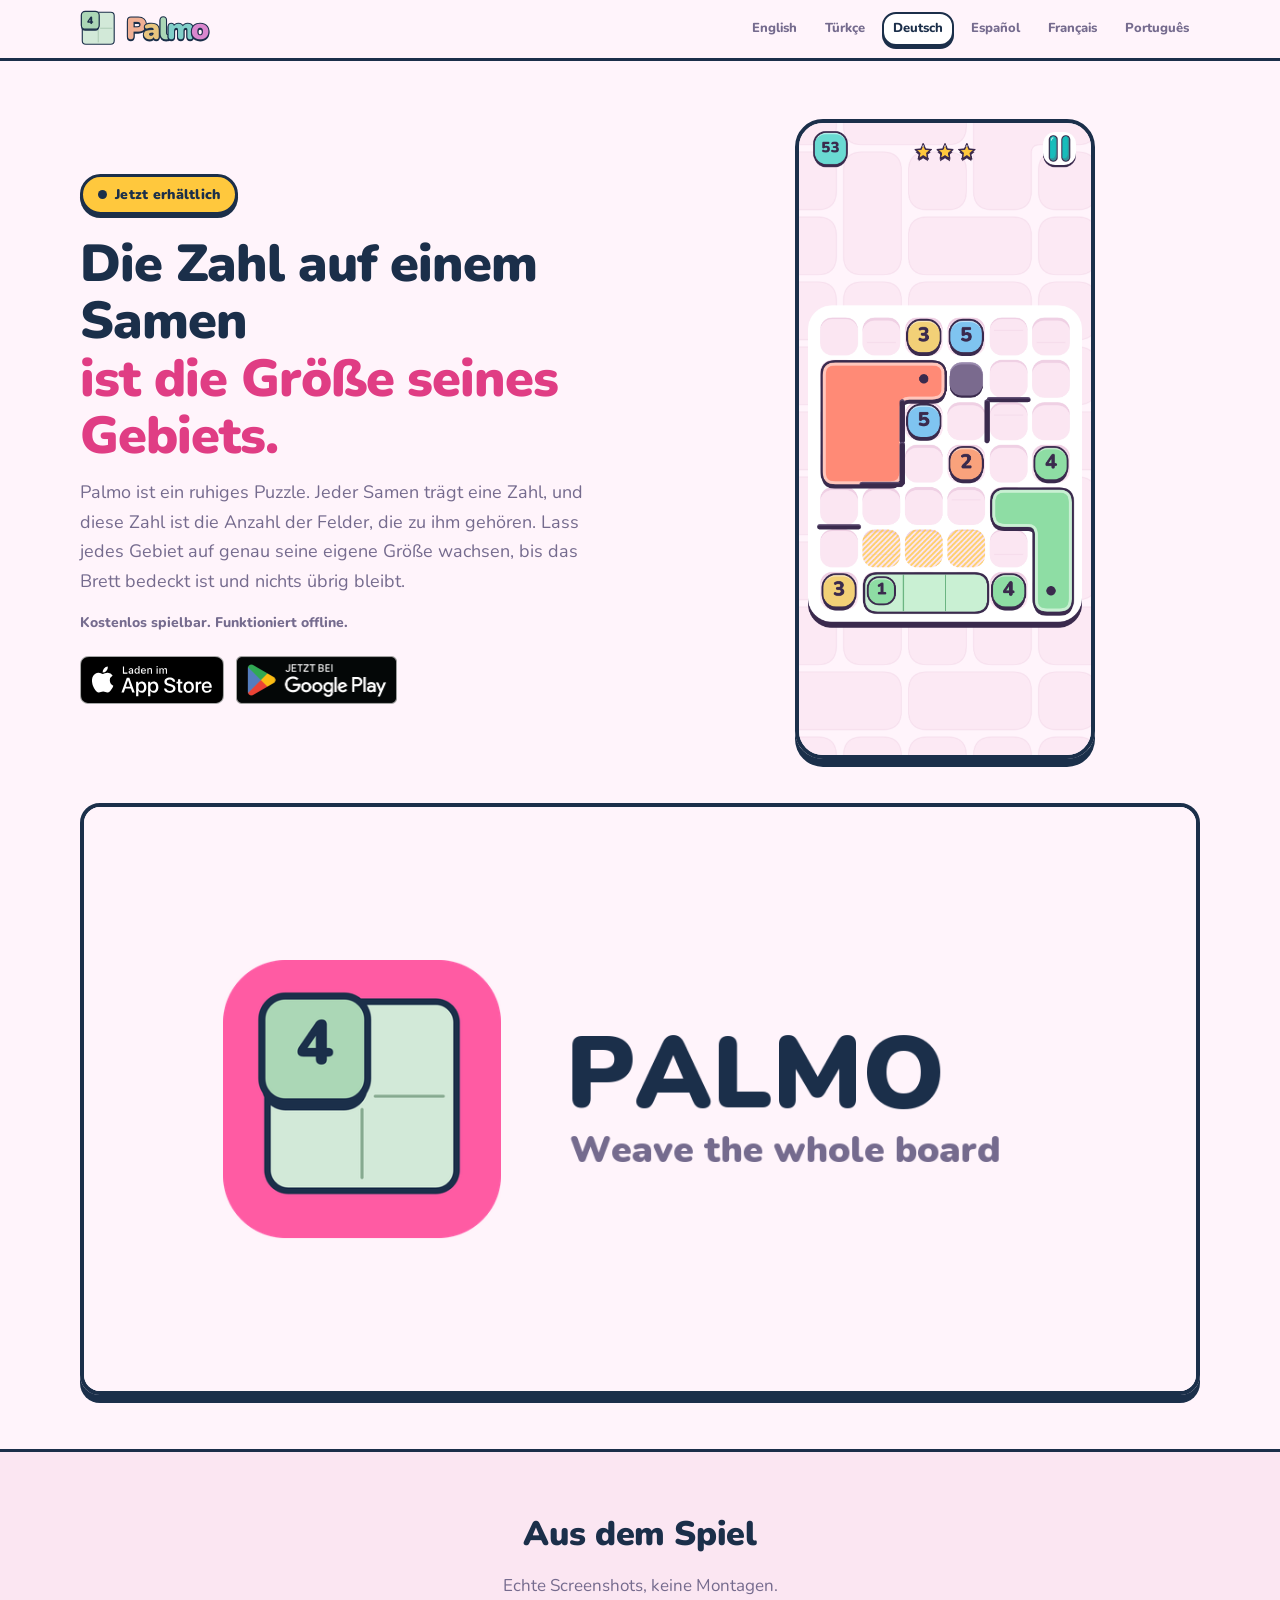
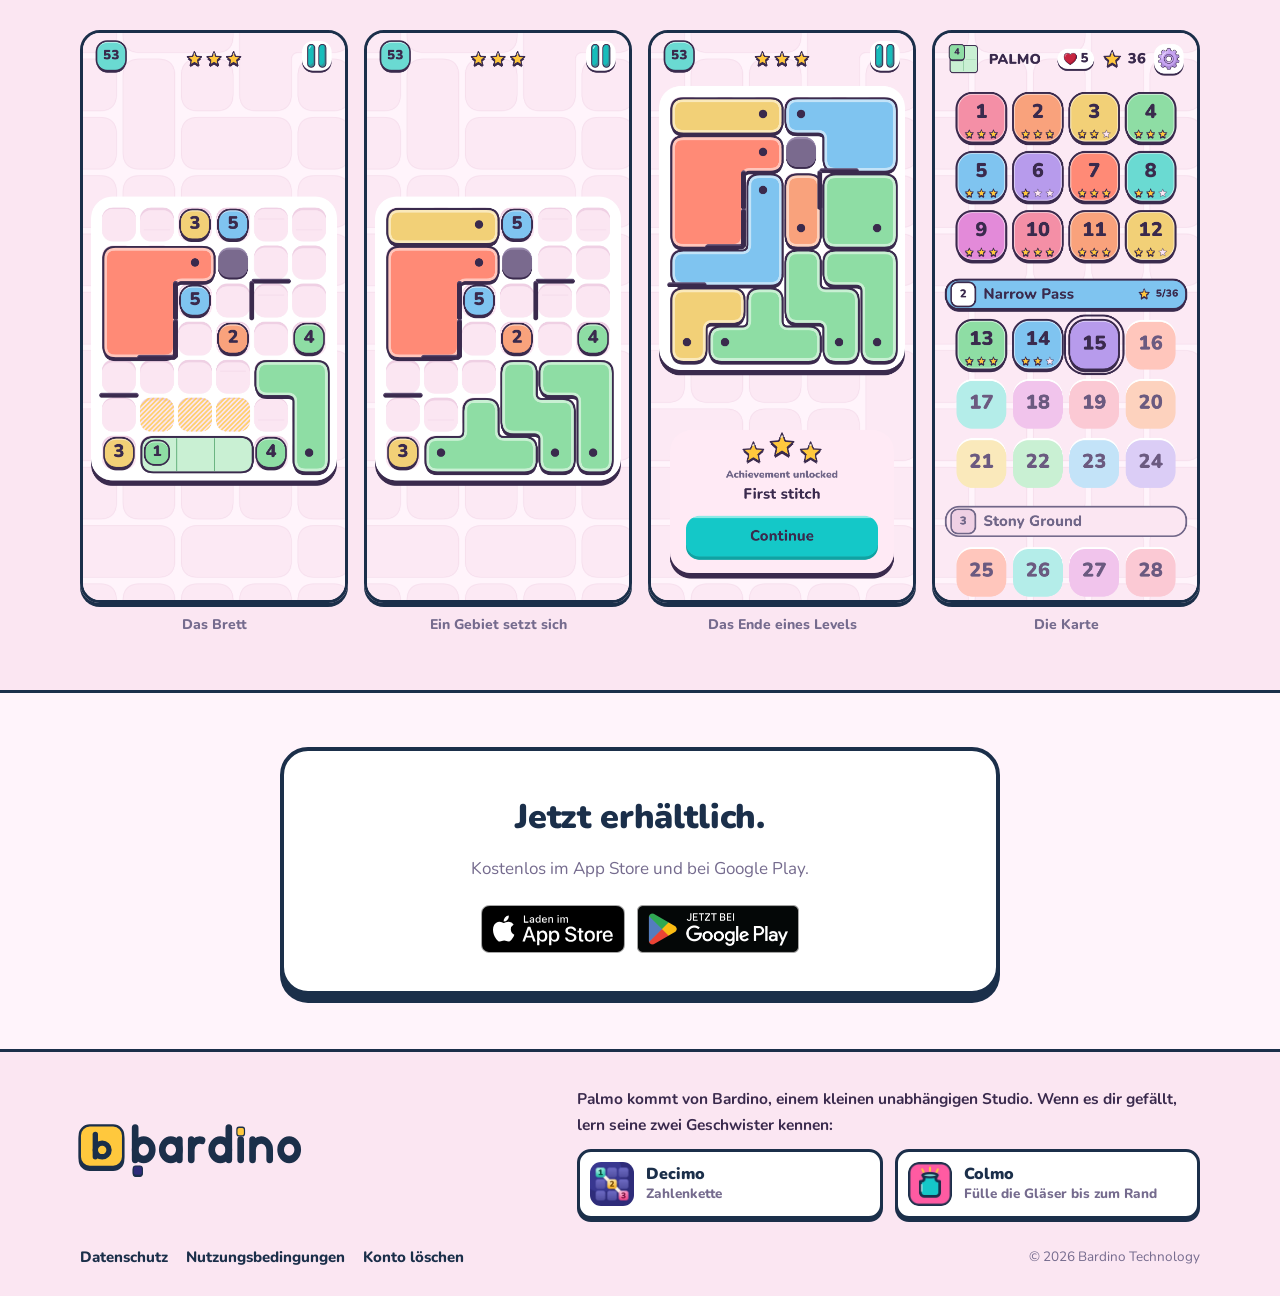
==== commit b76477f3: "Footer Bardino logo becomes the intro lockup and plays it once The logo in the shared footer is now " ====
--- a/de/index.html
+++ b/de/index.html
@@ -112,10 +112,10 @@
 </script>
 <footer class="aile">
     <div class="kap aile-ust">
-        <a class="aile-marka" href="https://bardino.app/"><svg class="aile-logo" viewBox="0 0 600 124" role="img" aria-label="Bardino"><rect x="4.5" y="13.5" width="91" height="87" rx="21" fill="#1B2F4A" stroke="#1B2F4A" stroke-width="5"/><rect x="4.5" y="7" width="91" height="87" rx="21" fill="#FFC83D" stroke="#1B2F4A" stroke-width="5"/><g fill="none" stroke="#1B2F4A" stroke-width="11.2" stroke-linecap="round"><path d="M37.1 26.1V72.9"/><circle cx="51.5" cy="58.5" r="14.4"/></g><g transform="translate(124 12) scale(.656)"><g fill="none" stroke="currentColor" stroke-width="28" stroke-linecap="round" stroke-linejoin="round"><path d="M16 19V136"/><circle cx="52" cy="100" r="36"/><circle cx="166" cy="100" r="36"/><path d="M202 64V136"/><path d="M252 64V136M252 100A36 36 0 0 1 297.32 65.23"/><circle cx="374" cy="100" r="36"/><path d="M410 19V136"/><path d="M460 64V136"/><path d="M510 64V136M510 100A36 36 0 0 1 582 100V136"/><circle cx="664" cy="100" r="36"/></g><rect x="444" y="5" width="32" height="32" rx="9" fill="#FFC83D" stroke="currentColor" stroke-width="5"/></g></svg></a>
+        <a class="aile-marka" href="https://bardino.app/"><svg class="aile-logo bardino-intro" viewBox="0 0 600 150" data-bardino-intro role="img" aria-label="Bardino"><g class="bi-mark"><g transform="translate(0 6) scale(1.12)"><rect x="4.5" y="9.5" width="91" height="87" rx="21" class="bi-ef bi-es" stroke-width="5"/><rect x="4.5" y="3" width="91" height="87" rx="21" fill="#FFC83D" class="bi-es" stroke-width="5"/><g fill="none" stroke="#1B2F4A" stroke-width="11.2" stroke-linecap="round"><path d="M37.1 22.1V68.9"/><circle cx="51.5" cy="54.5" r="14.4"/></g></g></g><g class="bi-word"><g transform="translate(134 8) scale(.62)" fill="none" stroke="currentColor" stroke-width="28" stroke-linecap="round" stroke-linejoin="round"><path d="M16 19V136"/><circle cx="52" cy="100" r="36"/><circle cx="166" cy="100" r="36"/><path d="M202 64V136"/><path d="M252 64V136M252 100A36 36 0 0 1 297.32 65.23"/><circle cx="374" cy="100" r="36"/><path d="M410 19V136"/><path d="M460 64V136"/><path d="M510 64V136M510 100A36 36 0 0 1 582 100V136"/><circle cx="664" cy="100" r="36"/></g></g><g transform="translate(139 112) scale(.65)"><g class="bi-stone"><rect x="2" y="6" width="32" height="32" rx="9" class="bi-ef bi-es" stroke-width="3.5"/><rect x="2" y="2" width="32" height="32" rx="9" fill="#2E2C7A" class="bi-es" stroke-width="3.5"/></g><g class="bi-stone"><rect x="44" y="6" width="32" height="32" rx="9" class="bi-ef bi-es" stroke-width="3.5"/><rect x="44" y="2" width="32" height="32" rx="9" fill="#FF5BA3" class="bi-es" stroke-width="3.5"/></g><g class="bi-stone"><rect x="86" y="6" width="32" height="32" rx="9" class="bi-ef bi-es" stroke-width="3.5"/><rect x="86" y="2" width="32" height="32" rx="9" fill="#ABD7B6" class="bi-es" stroke-width="3.5"/></g></g><g class="bi-dot" transform="translate(419.2 30.94)"><rect x="-9.92" y="-19.84" width="19.84" height="19.84" rx="5.58" fill="#FFC83D" class="bi-es" stroke-width="3.1"/></g></svg></a>
         <div class="aile-kardes">
             <p>Palmo kommt von Bardino, einem kleinen unabhängigen Studio. Wenn es dir gefällt, lern seine zwei Geschwister kennen:</p>
-            <ul><li><a href="https://decimo.bardino.app/"><img src="/assets/aile/decimo.webp" alt="" width="44" height="44" loading="lazy"><span><b>Decimo</b><small>Zahlenkette</small></span></a></li><li><a href="https://colmo.bardino.app/de/"><img src="/assets/aile/colmo.webp" alt="" width="44" height="44" loading="lazy"><span><b>Colmo</b><small>Fülle die Gläser bis zum Rand</small></span></a></li></ul>
+            <ul><li><a href="https://decimo.bardino.app/de/"><img src="/assets/aile/decimo.webp" alt="" width="44" height="44" loading="lazy"><span><b>Decimo</b><small>Zahlenkette</small></span></a></li><li><a href="https://colmo.bardino.app/de/"><img src="/assets/aile/colmo.webp" alt="" width="44" height="44" loading="lazy"><span><b>Colmo</b><small>Fülle die Gläser bis zum Rand</small></span></a></li></ul>
         </div>
     </div>
     <div class="kap aile-alt">
@@ -128,5 +128,6 @@
     </div>
 </footer>
 
+<script src="/assets/bardino-intro.js" defer></script>
 </body>
 </html>
--- a/css/style.css
+++ b/css/style.css
@@ -271,3 +271,11 @@
   outline: var(--s-patch) solid var(--teal-dark);
   outline-offset: 3px; border-radius: 4px;
 }
+
+/* Bardino kilidi ve acilis filmi (assets/bardino-intro.js). Nokta ucarken
+   kutunun ustune cikiyor; overflow gorunur olmali. Kontur ve golge rengi
+   --bi-edge'den, yazi currentColor'dan. */
+.bardino-intro { overflow: visible; }
+.bardino-intro .bi-ef { fill: var(--bi-edge, #1B2F4A); }
+.bardino-intro .bi-es { stroke: var(--bi-edge, #1B2F4A); }
+.aile-marka { --bi-edge: var(--ink); }
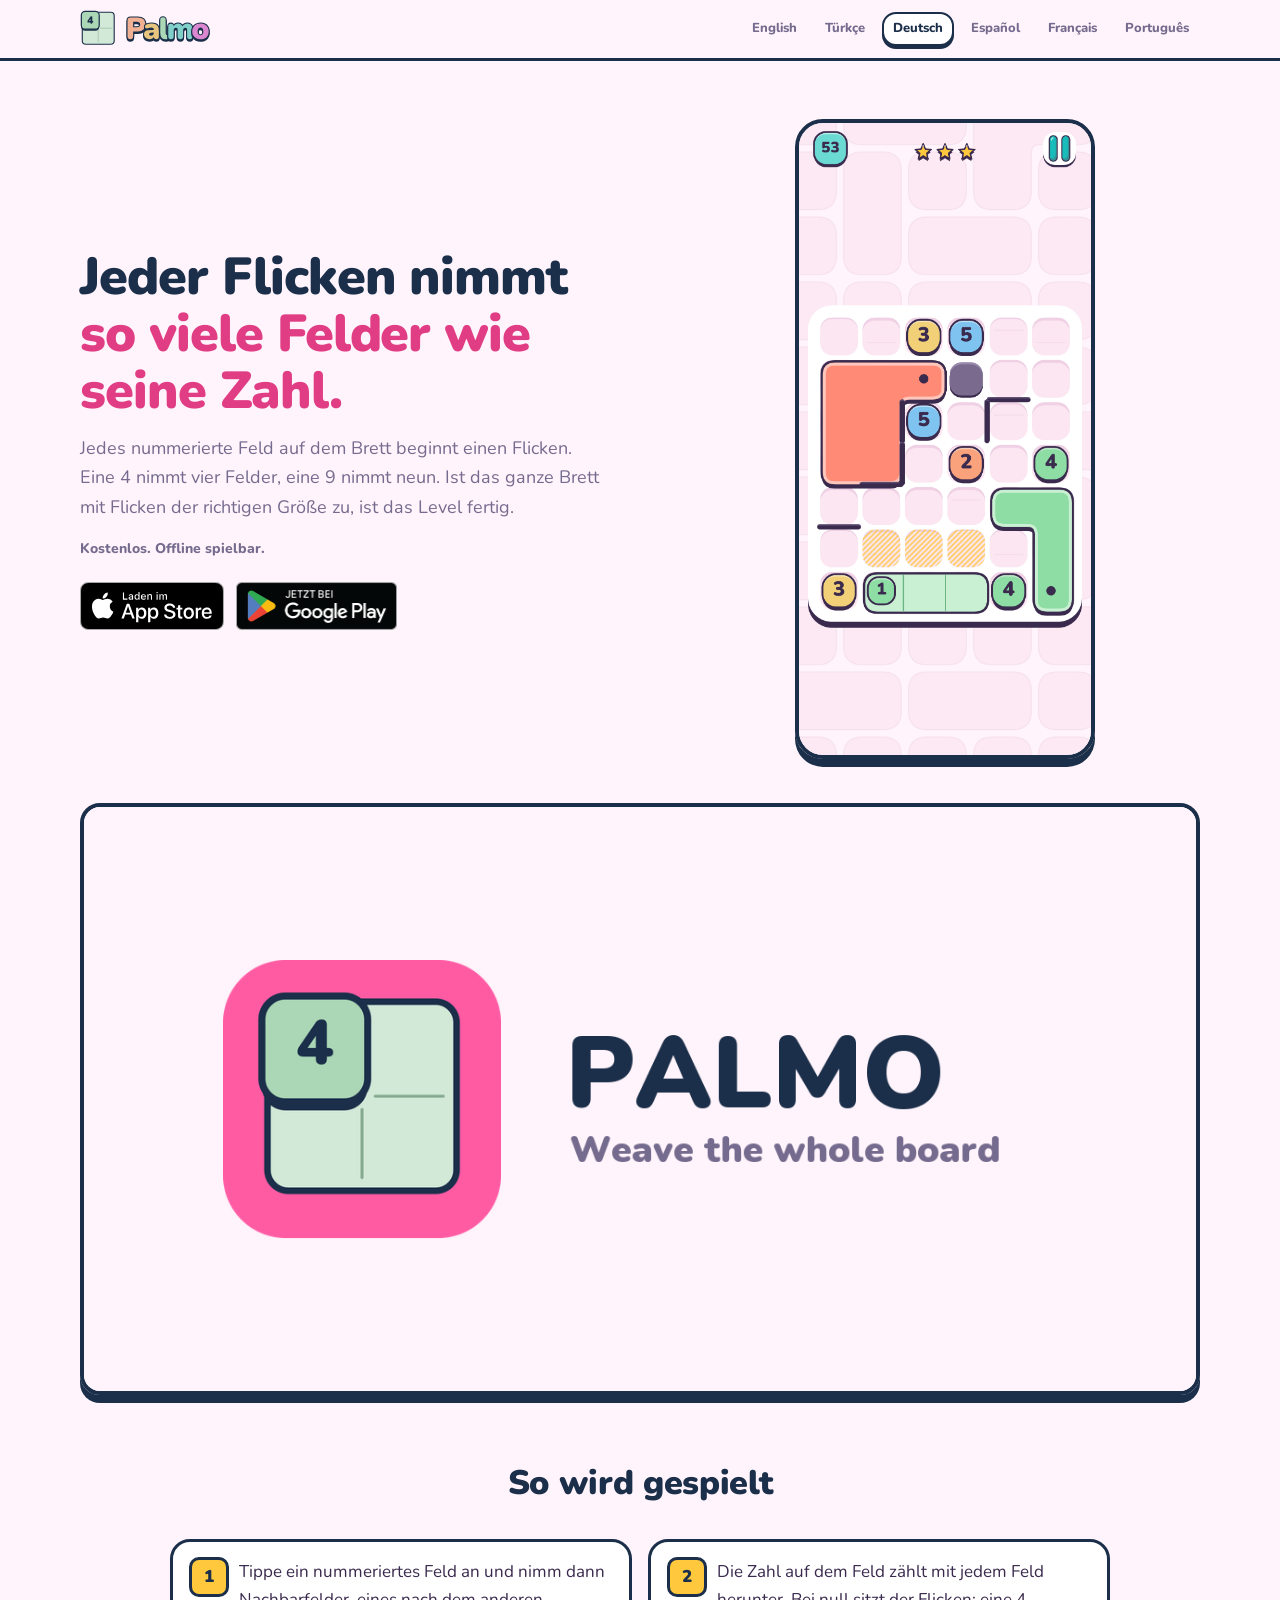
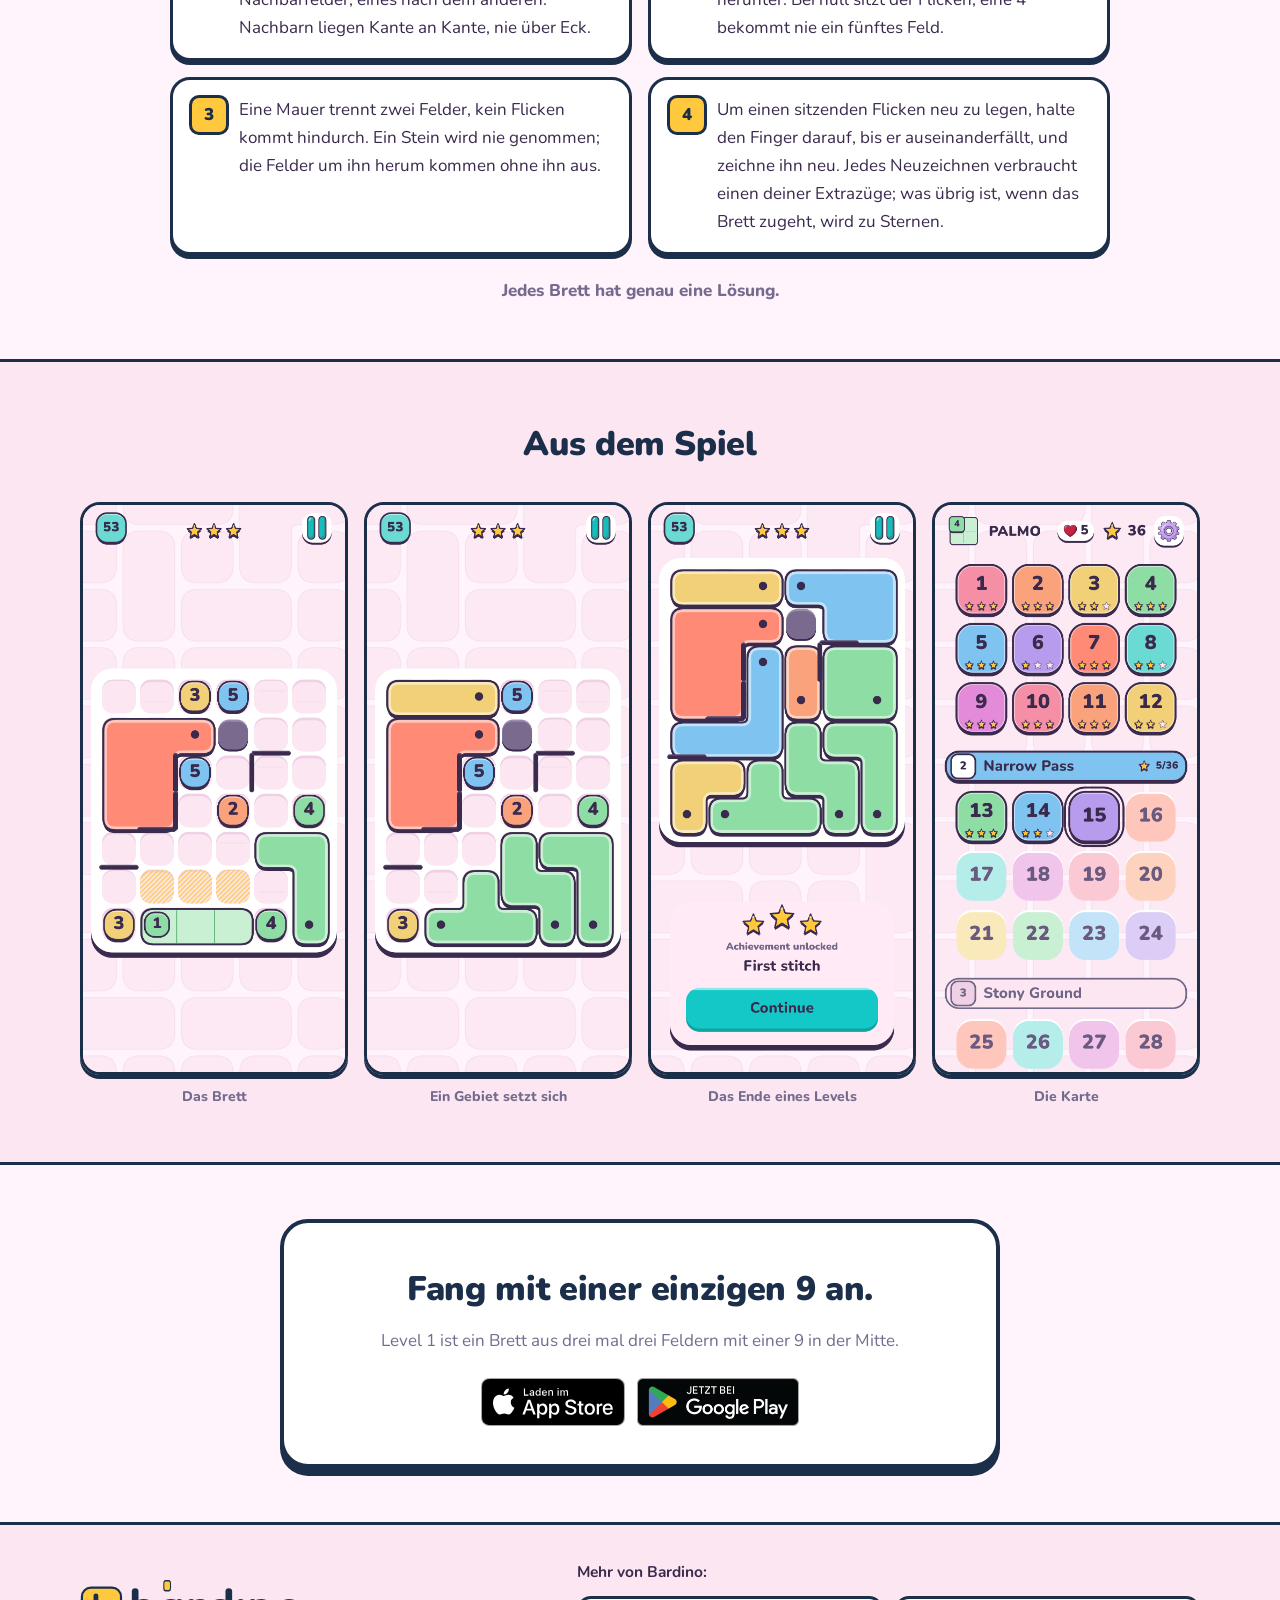
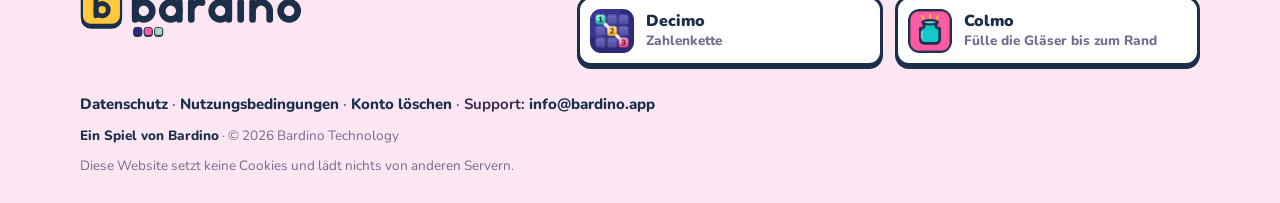
==== commit 17e28422: "Plain rules, one footer, local fonts and an accessible logo for Palmo The outside audit of 14 Octobe" ====
--- a/de/index.html
+++ b/de/index.html
@@ -3,12 +3,12 @@
 <head>
     <meta charset="UTF-8">
     <meta name="viewport" content="width=device-width, initial-scale=1.0">
-    <meta name="description" content="Ein ruhiges Puzzle. Die Zahl auf einem Samen sagt, wie viele Felder sein Gebiet umfasst; lass jedes Gebiet auf seine eigene Größe wachsen. Kostenlos für Android und iOS.">
+    <meta name="description" content="Ein Rätsel um Gebiete: Jedes nummerierte Feld beginnt einen Flicken, der genau so viele Felder nimmt wie seine Zahl. Kostenlos für Android und iOS.">
     <meta name="robots" content="index, follow">
     <meta property="og:type" content="website">
     <meta property="og:url" content="https://palmo.bardino.app/de/">
-    <meta property="og:title" content="Palmo - Webe das ganze Brett">
-    <meta property="og:description" content="Ein ruhiges Puzzle. Die Zahl auf einem Samen sagt, wie viele Felder sein Gebiet umfasst; lass jedes Gebiet auf seine eigene Größe wachsen. Kostenlos für Android und iOS.">
+    <meta property="og:title" content="Palmo: Zahlen-Gewebe">
+    <meta property="og:description" content="Ein Rätsel um Gebiete: Jedes nummerierte Feld beginnt einen Flicken, der genau so viele Felder nimmt wie seine Zahl. Kostenlos für Android und iOS.">
     <meta property="og:locale" content="de_DE">
     <meta property="og:site_name" content="Palmo">
     <meta property="og:image" content="https://palmo.bardino.app/assets/palmo-share.png">
@@ -16,32 +16,30 @@
     <meta property="og:image:height" content="630">
     <meta name="twitter:image" content="https://palmo.bardino.app/assets/palmo-share.png">
     <meta name="twitter:card" content="summary_large_image">
-    <meta name="twitter:title" content="Palmo - Webe das ganze Brett">
-    <meta name="twitter:description" content="Ein ruhiges Puzzle. Die Zahl auf einem Samen sagt, wie viele Felder sein Gebiet umfasst; lass jedes Gebiet auf seine eigene Größe wachsen. Kostenlos für Android und iOS.">
+    <meta name="twitter:title" content="Palmo: Zahlen-Gewebe">
+    <meta name="twitter:description" content="Ein Rätsel um Gebiete: Jedes nummerierte Feld beginnt einen Flicken, der genau so viele Felder nimmt wie seine Zahl. Kostenlos für Android und iOS.">
     <meta name="theme-color" content="#FFF4FB" media="(prefers-color-scheme: light)">
     <meta name="theme-color" content="#1B2F4A" media="(prefers-color-scheme: dark)">
-    <title>Palmo - Webe das ganze Brett</title>
+    <title>Palmo: Zahlen-Gewebe</title>
     <link rel="canonical" href="https://palmo.bardino.app/de/">
     <link rel="alternate" hreflang="en" href="https://palmo.bardino.app/">
     <link rel="alternate" hreflang="tr" href="https://palmo.bardino.app/tr/">
     <link rel="alternate" hreflang="de" href="https://palmo.bardino.app/de/">
     <link rel="alternate" hreflang="es" href="https://palmo.bardino.app/es/">
     <link rel="alternate" hreflang="fr" href="https://palmo.bardino.app/fr/">
-    <link rel="alternate" hreflang="pt" href="https://palmo.bardino.app/pt/">
+    <link rel="alternate" hreflang="pt-BR" href="https://palmo.bardino.app/pt/">
     <link rel="alternate" hreflang="x-default" href="https://palmo.bardino.app/">
     <link rel="icon" type="image/svg+xml" href="/assets/palmo-mark.svg">
     <link rel="apple-touch-icon" href="/assets/palmo-icon.png">
     <link rel="manifest" href="/manifest.json">
-    <link rel="preconnect" href="https://fonts.googleapis.com">
-    <link rel="preconnect" href="https://fonts.gstatic.com" crossorigin>
-    <link href="https://fonts.googleapis.com/css2?family=Nunito:wght@400;700;800;900&display=swap" rel="stylesheet">
+    <link rel="preload" href="/assets/fonts/nunito-900.woff2" as="font" type="font/woff2" crossorigin>
+    <link rel="preload" href="/assets/fonts/nunito-400.woff2" as="font" type="font/woff2" crossorigin>
     <link rel="stylesheet" href="/css/style.css">
 </head>
 <body>
 <header class="ust">
     <div class="kap">
         <a class="marka" href="/de/"><svg class="kilit" focusable="false" xmlns="http://www.w3.org/2000/svg" viewBox="-12 -12 700 200" role="img" aria-label="Palmo">
-<title>Palmo</title>
 <g transform="scale(0.84)"><rect x="0" y="0" width="200" height="200" rx="22" fill="#D2E9D8" stroke="#1B2F4A" stroke-width="7"></rect>
 <line x1="100" y1="14" x2="100" y2="86" stroke="#89AC92" stroke-width="3.2" stroke-linecap="round"></line>
 <line x1="100" y1="114" x2="100" y2="186" stroke="#89AC92" stroke-width="3.2" stroke-linecap="round"></line>
@@ -49,26 +47,25 @@
 <line x1="114" y1="100" x2="186" y2="100" stroke="#89AC92" stroke-width="3.2" stroke-linecap="round"></line>
 <rect x="-6" y="-6" width="112" height="112" rx="25" fill="#1B2F4A" transform="translate(0,9)"></rect>
 <rect x="-6" y="-6" width="112" height="112" rx="25" fill="#ABD7B6" stroke="#1B2F4A" stroke-width="7.5"></rect>
-<text x="50" y="50" text-anchor="middle" dominant-baseline="central" font-family="Nunito, system-ui, sans-serif" font-weight="900" font-size="66" fill="#1B2F4A">4</text></g>
-<g transform="translate(228,0)" font-family="Nunito, system-ui, sans-serif" font-weight="900" font-size="160" stroke="#1B2F4A" stroke-width="11" paint-order="stroke fill" stroke-linejoin="round">
-<text x="0" y="148" fill="#1B2F4A">P</text><text x="0" y="140" fill="#F0B094">P</text>
-<text x="92" y="148" fill="#1B2F4A">a</text><text x="92" y="140" fill="#E7C57E">a</text>
-<text x="174" y="148" fill="#1B2F4A">l</text><text x="174" y="140" fill="#ABD7B6">l</text>
-<text x="216" y="148" fill="#1B2F4A">m</text><text x="216" y="140" fill="#81CFC9">m</text>
-<text x="346" y="148" fill="#1B2F4A">o</text><text x="346" y="140" fill="#D987CE">o</text>
+<path d="M57 72.31Q54.22 72.31 52.67 70.79Q51.12 69.27 51.12 66.3L51.12 63.93L37.86 63.93Q34.95 63.93 33.34 62.61Q31.72 61.29 31.72 58.58Q31.72 57 32.31 55.51Q32.91 54.03 34.42 51.91L50.53 28.42Q51.85 26.44 53.5 25.51Q55.15 24.59 57.39 24.59Q59.9 24.59 61.35 26.07Q62.8 27.56 62.8 30.6L62.8 54.75L64.39 54.75Q66.9 54.75 68.18 55.94Q69.47 57.13 69.47 59.31Q69.47 61.55 68.18 62.74Q66.9 63.93 64.39 63.93L62.8 63.93L62.8 66.3Q62.8 69.21 61.32 70.76Q59.83 72.31 57 72.31ZM51.12 54.75L51.12 39.18L52.97 39.18L40.56 57.59L40.56 54.75Z" fill="#1B2F4A"/></g>
+<g transform="translate(228,0)" stroke="#1B2F4A" stroke-width="11" paint-order="stroke fill" stroke-linejoin="round">
+<path d="M24.96 149.44Q17.92 149.44 14.08 145.52Q10.24 141.6 10.24 134.56L10.24 50.08Q10.24 42.88 14.16 39.04Q18.08 35.2 25.12 35.2L64.48 35.2Q83.68 35.2 94.16 45.04Q104.64 54.88 104.64 72.16Q104.64 89.44 94.16 99.28Q83.68 109.12 64.48 109.12L39.68 109.12L39.68 134.56Q39.68 141.6 36 145.52Q32.32 149.44 24.96 149.44ZM39.68 86.56L59.36 86.56Q67.68 86.56 72.16 82.96Q76.64 79.36 76.64 72.16Q76.64 64.8 72.16 61.28Q67.68 57.76 59.36 57.76L39.68 57.76Z" fill="#1B2F4A"/><path d="M24.96 141.44Q17.92 141.44 14.08 137.52Q10.24 133.6 10.24 126.56L10.24 42.08Q10.24 34.88 14.16 31.04Q18.08 27.2 25.12 27.2L64.48 27.2Q83.68 27.2 94.16 37.04Q104.64 46.88 104.64 64.16Q104.64 81.44 94.16 91.28Q83.68 101.12 64.48 101.12L39.68 101.12L39.68 126.56Q39.68 133.6 36 137.52Q32.32 141.44 24.96 141.44ZM39.68 78.56L59.36 78.56Q67.68 78.56 72.16 74.96Q76.64 71.36 76.64 64.16Q76.64 56.8 72.16 53.28Q67.68 49.76 59.36 49.76L39.68 49.76Z" fill="#F0B094"/>
+<path d="M127.68 149.76Q118.56 149.76 111.6 146.4Q104.64 143.04 100.72 137.2Q96.8 131.36 96.8 123.84Q96.8 115.2 101.28 110.24Q105.76 105.28 115.68 103.12Q125.6 100.96 142.08 100.96L150.88 100.96L150.88 114.4L142.08 114.4Q135.84 114.4 131.76 115.28Q127.68 116.16 125.76 118Q123.84 119.84 123.84 122.72Q123.84 126.4 126.48 128.8Q129.12 131.2 134.08 131.2Q138.08 131.2 141.2 129.44Q144.32 127.68 146.24 124.56Q148.16 121.44 148.16 117.28L148.16 98.72Q148.16 92.96 145.2 90.56Q142.24 88.16 135.04 88.16Q131.2 88.16 126.4 89.04Q121.6 89.92 115.68 92.16Q111.36 93.76 108.32 92.64Q105.28 91.52 103.6 88.8Q101.92 86.08 102 82.88Q102.08 79.68 104.08 76.8Q106.08 73.92 110.24 72.32Q117.92 69.44 124.4 68.48Q130.88 67.52 136.32 67.52Q149.44 67.52 158 71.28Q166.56 75.04 170.8 82.8Q175.04 90.56 175.04 102.72L175.04 135.04Q175.04 142.08 171.68 145.76Q168.32 149.44 161.92 149.44Q155.36 149.44 151.92 145.76Q148.48 142.08 148.48 135.04L148.48 130.88L149.44 133.12Q148.64 138.24 145.76 141.92Q142.88 145.6 138.24 147.68Q133.6 149.76 127.68 149.76Z" fill="#1B2F4A"/><path d="M127.68 141.76Q118.56 141.76 111.6 138.4Q104.64 135.04 100.72 129.2Q96.8 123.36 96.8 115.84Q96.8 107.2 101.28 102.24Q105.76 97.28 115.68 95.12Q125.6 92.96 142.08 92.96L150.88 92.96L150.88 106.4L142.08 106.4Q135.84 106.4 131.76 107.28Q127.68 108.16 125.76 110Q123.84 111.84 123.84 114.72Q123.84 118.4 126.48 120.8Q129.12 123.2 134.08 123.2Q138.08 123.2 141.2 121.44Q144.32 119.68 146.24 116.56Q148.16 113.44 148.16 109.28L148.16 90.72Q148.16 84.96 145.2 82.56Q142.24 80.16 135.04 80.16Q131.2 80.16 126.4 81.04Q121.6 81.92 115.68 84.16Q111.36 85.76 108.32 84.64Q105.28 83.52 103.6 80.8Q101.92 78.08 102 74.88Q102.08 71.68 104.08 68.8Q106.08 65.92 110.24 64.32Q117.92 61.44 124.4 60.48Q130.88 59.52 136.32 59.52Q149.44 59.52 158 63.28Q166.56 67.04 170.8 74.8Q175.04 82.56 175.04 94.72L175.04 127.04Q175.04 134.08 171.68 137.76Q168.32 141.44 161.92 141.44Q155.36 141.44 151.92 137.76Q148.48 134.08 148.48 127.04L148.48 122.88L149.44 125.12Q148.64 130.24 145.76 133.92Q142.88 137.6 138.24 139.68Q133.6 141.76 127.68 141.76Z" fill="#E7C57E"/>
+<path d="M212.24 149.76Q196.88 149.76 189.6 141.52Q182.32 133.28 182.32 116.64L182.32 48.16Q182.32 41.12 186 37.44Q189.68 33.76 196.4 33.76Q203.28 33.76 207.04 37.44Q210.8 41.12 210.8 48.16L210.8 115.68Q210.8 121.6 213.12 124.32Q215.44 127.04 219.12 127.04Q220.24 127.04 221.44 126.8Q222.64 126.56 224.08 126.4Q226.8 126.4 228.16 128.48Q229.52 130.56 229.52 136.96Q229.52 142.56 227.28 145.36Q225.04 148.16 220.4 148.96Q219.12 149.12 216.72 149.44Q214.32 149.76 212.24 149.76Z" fill="#1B2F4A"/><path d="M212.24 141.76Q196.88 141.76 189.6 133.52Q182.32 125.28 182.32 108.64L182.32 40.16Q182.32 33.12 186 29.44Q189.68 25.76 196.4 25.76Q203.28 25.76 207.04 29.44Q210.8 33.12 210.8 40.16L210.8 107.68Q210.8 113.6 213.12 116.32Q215.44 119.04 219.12 119.04Q220.24 119.04 221.44 118.8Q222.64 118.56 224.08 118.4Q226.8 118.4 228.16 120.48Q229.52 122.56 229.52 128.96Q229.52 134.56 227.28 137.36Q225.04 140.16 220.4 140.96Q219.12 141.12 216.72 141.44Q214.32 141.76 212.24 141.76Z" fill="#ABD7B6"/>
+<path d="M238.72 149.44Q232 149.44 228.32 145.76Q224.64 142.08 224.64 135.04L224.64 82.08Q224.64 75.2 228.24 71.52Q231.84 67.84 238.56 67.84Q245.28 67.84 248.8 71.52Q252.32 75.2 252.32 82.08L252.32 90.88L250.56 83.04Q253.92 76 260.56 71.76Q267.2 67.52 276.32 67.52Q284.96 67.52 291.12 71.68Q297.28 75.84 300 84.32L297.76 84.32Q301.44 76.48 308.8 72Q316.16 67.52 325.12 67.52Q334.4 67.52 340.32 71.12Q346.24 74.72 349.2 82.32Q352.16 89.92 352.16 101.44L352.16 135.04Q352.16 142.08 348.4 145.76Q344.64 149.44 337.76 149.44Q331.04 149.44 327.36 145.76Q323.68 142.08 323.68 135.04L323.68 102.24Q323.68 95.36 321.6 92.32Q319.52 89.28 314.72 89.28Q308.8 89.28 305.68 93.44Q302.56 97.6 302.56 105.28L302.56 135.04Q302.56 142.08 298.88 145.76Q295.2 149.44 288.32 149.44Q281.44 149.44 277.76 145.76Q274.08 142.08 274.08 135.04L274.08 102.24Q274.08 95.36 272 92.32Q269.92 89.28 265.12 89.28Q259.36 89.28 256.24 93.44Q253.12 97.6 253.12 105.28L253.12 135.04Q253.12 149.44 238.72 149.44Z" fill="#1B2F4A"/><path d="M238.72 141.44Q232 141.44 228.32 137.76Q224.64 134.08 224.64 127.04L224.64 74.08Q224.64 67.2 228.24 63.52Q231.84 59.84 238.56 59.84Q245.28 59.84 248.8 63.52Q252.32 67.2 252.32 74.08L252.32 82.88L250.56 75.04Q253.92 68 260.56 63.76Q267.2 59.52 276.32 59.52Q284.96 59.52 291.12 63.68Q297.28 67.84 300 76.32L297.76 76.32Q301.44 68.48 308.8 64Q316.16 59.52 325.12 59.52Q334.4 59.52 340.32 63.12Q346.24 66.72 349.2 74.32Q352.16 81.92 352.16 93.44L352.16 127.04Q352.16 134.08 348.4 137.76Q344.64 141.44 337.76 141.44Q331.04 141.44 327.36 137.76Q323.68 134.08 323.68 127.04L323.68 94.24Q323.68 87.36 321.6 84.32Q319.52 81.28 314.72 81.28Q308.8 81.28 305.68 85.44Q302.56 89.6 302.56 97.28L302.56 127.04Q302.56 134.08 298.88 137.76Q295.2 141.44 288.32 141.44Q281.44 141.44 277.76 137.76Q274.08 134.08 274.08 127.04L274.08 94.24Q274.08 87.36 272 84.32Q269.92 81.28 265.12 81.28Q259.36 81.28 256.24 85.44Q253.12 89.6 253.12 97.28L253.12 127.04Q253.12 141.44 238.72 141.44Z" fill="#81CFC9"/>
+<path d="M394.16 149.76Q381.04 149.76 371.28 144.8Q361.52 139.84 356.08 130.56Q350.64 121.28 350.64 108.64Q350.64 99.04 353.68 91.44Q356.72 83.84 362.48 78.48Q368.24 73.12 376.24 70.32Q384.24 67.52 394.16 67.52Q407.28 67.52 417.04 72.48Q426.8 77.44 432.16 86.64Q437.52 95.84 437.52 108.64Q437.52 118.08 434.48 125.76Q431.44 133.44 425.76 138.8Q420.08 144.16 412 146.96Q403.92 149.76 394.16 149.76ZM394.16 128.8Q398.48 128.8 401.84 126.64Q405.2 124.48 407.04 120.08Q408.88 115.68 408.88 108.64Q408.88 97.92 404.72 93.2Q400.56 88.48 394.16 88.48Q389.84 88.48 386.48 90.56Q383.12 92.64 381.2 97.04Q379.28 101.44 379.28 108.64Q379.28 119.2 383.44 124Q387.6 128.8 394.16 128.8Z" fill="#1B2F4A"/><path d="M394.16 141.76Q381.04 141.76 371.28 136.8Q361.52 131.84 356.08 122.56Q350.64 113.28 350.64 100.64Q350.64 91.04 353.68 83.44Q356.72 75.84 362.48 70.48Q368.24 65.12 376.24 62.32Q384.24 59.52 394.16 59.52Q407.28 59.52 417.04 64.48Q426.8 69.44 432.16 78.64Q437.52 87.84 437.52 100.64Q437.52 110.08 434.48 117.76Q431.44 125.44 425.76 130.8Q420.08 136.16 412 138.96Q403.92 141.76 394.16 141.76ZM394.16 120.8Q398.48 120.8 401.84 118.64Q405.2 116.48 407.04 112.08Q408.88 107.68 408.88 100.64Q408.88 89.92 404.72 85.2Q400.56 80.48 394.16 80.48Q389.84 80.48 386.48 82.56Q383.12 84.64 381.2 89.04Q379.28 93.44 379.28 100.64Q379.28 111.2 383.44 116Q387.6 120.8 394.16 120.8Z" fill="#D987CE"/>
 </g>
 </svg></a>
-        <div class="diller"><a href="/" hreflang="en">English</a><a href="/tr/" hreflang="tr">Türkçe</a><a href="/de/" hreflang="de" aria-current="page">Deutsch</a><a href="/es/" hreflang="es">Español</a><a href="/fr/" hreflang="fr">Français</a><a href="/pt/" hreflang="pt">Português</a></div>
+        <div class="diller"><a href="/" hreflang="en" lang="en"><span class="dil-ad">English</span><span class="dil-kod" aria-hidden="true">EN</span></a><a href="/tr/" hreflang="tr" lang="tr"><span class="dil-ad">Türkçe</span><span class="dil-kod" aria-hidden="true">TR</span></a><a href="/de/" hreflang="de" lang="de" aria-current="page"><span class="dil-ad">Deutsch</span><span class="dil-kod" aria-hidden="true">DE</span></a><a href="/es/" hreflang="es" lang="es"><span class="dil-ad">Español</span><span class="dil-kod" aria-hidden="true">ES</span></a><a href="/fr/" hreflang="fr" lang="fr"><span class="dil-ad">Français</span><span class="dil-kod" aria-hidden="true">FR</span></a><a href="/pt/" hreflang="pt-BR" lang="pt-BR"><span class="dil-ad">Português</span><span class="dil-kod" aria-hidden="true">PT</span></a></div>
     </div>
 </header>
 
 <section class="kahraman">
     <div class="kap">
         <div>
-            <span class="rozet">Jetzt erhältlich</span>
-            <h1>Die Zahl auf einem Samen<br><em>ist die Größe seines Gebiets.</em></h1>
-            <p class="alt">Palmo ist ein ruhiges Puzzle. Jeder Samen trägt eine Zahl, und diese Zahl ist die Anzahl der Felder, die zu ihm gehören. Lass jedes Gebiet auf genau seine eigene Größe wachsen, bis das Brett bedeckt ist und nichts übrig bleibt.</p>
-            <p class="kucuk">Kostenlos spielbar. Funktioniert offline.</p>
+            <h1>Jeder Flicken nimmt<br><em>so viele Felder wie seine Zahl.</em></h1>
+            <p class="alt">Jedes nummerierte Feld auf dem Brett beginnt einen Flicken. Eine 4 nimmt vier Felder, eine 9 nimmt neun. Ist das ganze Brett mit Flicken der richtigen Größe zu, ist das Level fertig.</p>
+            <p class="kucuk">Kostenlos. Offline spielbar.</p>
             <div class="magaza"><a href="https://apps.apple.com/app/palmo-number-weave/id6806719070"><img src="/assets/badges/de/app_store.svg" alt="Palmo im App Store" width="144" height="48"></a><a href="https://play.google.com/store/apps/details?id=com.bardino.palmo"><img src="/assets/badges/de/google_play.png" alt="Palmo bei Google Play" width="162" height="48"></a></div>
         </div>
         <div class="telefon"><img src="/assets/shots/01_board.webp" alt="Das Brett" width="390" height="844" loading="eager"></div>
@@ -79,10 +76,17 @@
     <img src="/assets/palmo-share.png" alt="Palmo" width="1200" height="630" loading="lazy">
 </section>
 
+<section class="nasil">
+    <div class="kap">
+        <h2>So wird gespielt</h2>
+        <ol class="adimlar"><li>Tippe ein nummeriertes Feld an und nimm dann Nachbarfelder, eines nach dem anderen. Nachbarn liegen Kante an Kante, nie über Eck.</li><li>Die Zahl auf dem Feld zählt mit jedem Feld herunter. Bei null sitzt der Flicken; eine 4 bekommt nie ein fünftes Feld.</li><li>Eine Mauer trennt zwei Felder, kein Flicken kommt hindurch. Ein Stein wird nie genommen; die Felder um ihn herum kommen ohne ihn aus.</li><li>Um einen sitzenden Flicken neu zu legen, halte den Finger darauf, bis er auseinanderfällt, und zeichne ihn neu. Jedes Neuzeichnen verbraucht einen deiner Extrazüge; was übrig ist, wenn das Brett zugeht, wird zu Sternen.</li></ol>
+        <p class="bolum-alt">Jedes Brett hat genau eine Lösung.</p>
+    </div>
+</section>
+
 <section class="duvar-bolum">
     <div class="kap">
         <h2>Aus dem Spiel</h2>
-        <p class="bolum-alt">Echte Screenshots, keine Montagen.</p>
         <div class="vitrin"><figure><img src="/assets/shots/01_board.webp" alt="Das Brett" width="390" height="844" loading="lazy"><figcaption>Das Brett</figcaption></figure><figure><img src="/assets/shots/02_settle.webp" alt="Ein Gebiet setzt sich" width="390" height="844" loading="lazy"><figcaption>Ein Gebiet setzt sich</figcaption></figure><figure><img src="/assets/shots/03_result.webp" alt="Das Ende eines Levels" width="390" height="844" loading="lazy"><figcaption>Das Ende eines Levels</figcaption></figure><figure><img src="/assets/shots/04_map.webp" alt="Die Karte" width="390" height="844" loading="lazy"><figcaption>Die Karte</figcaption></figure></div>
     </div>
 </section>
@@ -90,8 +94,8 @@
 <section class="kapanis">
     <div class="kap">
         <div class="kutu">
-            <h2>Jetzt erhältlich.</h2>
-            <p class="bolum-alt">Kostenlos im App Store und bei Google Play.</p>
+            <h2>Fang mit einer einzigen 9 an.</h2>
+            <p class="bolum-alt">Level 1 ist ein Brett aus drei mal drei Feldern mit einer 9 in der Mitte.</p>
             <div class="magaza"><a href="https://apps.apple.com/app/palmo-number-weave/id6806719070"><img src="/assets/badges/de/app_store.svg" alt="Palmo im App Store" width="144" height="48"></a><a href="https://play.google.com/store/apps/details?id=com.bardino.palmo"><img src="/assets/badges/de/google_play.png" alt="Palmo bei Google Play" width="162" height="48"></a></div>
         </div>
     </div>
@@ -114,17 +118,14 @@
     <div class="kap aile-ust">
         <a class="aile-marka" href="https://bardino.app/"><svg class="aile-logo bardino-intro" viewBox="0 0 600 150" data-bardino-intro role="img" aria-label="Bardino"><g class="bi-mark"><g transform="translate(0 6) scale(1.12)"><rect x="4.5" y="9.5" width="91" height="87" rx="21" class="bi-ef bi-es" stroke-width="5"/><rect x="4.5" y="3" width="91" height="87" rx="21" fill="#FFC83D" class="bi-es" stroke-width="5"/><g fill="none" stroke="#1B2F4A" stroke-width="11.2" stroke-linecap="round"><path d="M37.1 22.1V68.9"/><circle cx="51.5" cy="54.5" r="14.4"/></g></g></g><g class="bi-word"><g transform="translate(134 8) scale(.62)" fill="none" stroke="currentColor" stroke-width="28" stroke-linecap="round" stroke-linejoin="round"><path d="M16 19V136"/><circle cx="52" cy="100" r="36"/><circle cx="166" cy="100" r="36"/><path d="M202 64V136"/><path d="M252 64V136M252 100A36 36 0 0 1 297.32 65.23"/><circle cx="374" cy="100" r="36"/><path d="M410 19V136"/><path d="M460 64V136"/><path d="M510 64V136M510 100A36 36 0 0 1 582 100V136"/><circle cx="664" cy="100" r="36"/></g></g><g transform="translate(139 112) scale(.65)"><g class="bi-stone"><rect x="2" y="6" width="32" height="32" rx="9" class="bi-ef bi-es" stroke-width="3.5"/><rect x="2" y="2" width="32" height="32" rx="9" fill="#2E2C7A" class="bi-es" stroke-width="3.5"/></g><g class="bi-stone"><rect x="44" y="6" width="32" height="32" rx="9" class="bi-ef bi-es" stroke-width="3.5"/><rect x="44" y="2" width="32" height="32" rx="9" fill="#FF5BA3" class="bi-es" stroke-width="3.5"/></g><g class="bi-stone"><rect x="86" y="6" width="32" height="32" rx="9" class="bi-ef bi-es" stroke-width="3.5"/><rect x="86" y="2" width="32" height="32" rx="9" fill="#ABD7B6" class="bi-es" stroke-width="3.5"/></g></g><g class="bi-dot" transform="translate(419.2 30.94)"><rect x="-9.92" y="-19.84" width="19.84" height="19.84" rx="5.58" fill="#FFC83D" class="bi-es" stroke-width="3.1"/></g></svg></a>
         <div class="aile-kardes">
-            <p>Palmo kommt von Bardino, einem kleinen unabhängigen Studio. Wenn es dir gefällt, lern seine zwei Geschwister kennen:</p>
+            <p>Mehr von Bardino:</p>
             <ul><li><a href="https://decimo.bardino.app/de/"><img src="/assets/aile/decimo.webp" alt="" width="44" height="44" loading="lazy"><span><b>Decimo</b><small>Zahlenkette</small></span></a></li><li><a href="https://colmo.bardino.app/de/"><img src="/assets/aile/colmo.webp" alt="" width="44" height="44" loading="lazy"><span><b>Colmo</b><small>Fülle die Gläser bis zum Rand</small></span></a></li></ul>
         </div>
     </div>
     <div class="kap aile-alt">
-        <div class="f-baglantilar">
-            <a href="/privacy.html">Datenschutz</a>
-            <a href="/terms.html">Nutzungsbedingungen</a>
-            <a href="/account-deletion.html">Konto löschen</a>
-        </div>
-        <span>&copy; 2026 Bardino Technology</span>
+        <p class="f-baglantilar"><a href="/privacy.html">Datenschutz</a><span class="f-ayrac" aria-hidden="true"> · </span><a href="/terms.html">Nutzungsbedingungen</a><span class="f-ayrac" aria-hidden="true"> · </span><a href="/account-deletion.html">Konto löschen</a><span class="f-ayrac" aria-hidden="true"> · </span><span class="f-destek"><!--email_off-->Support: <a href="mailto:info@bardino.app">info@bardino.app</a><!--/email_off--></span></p>
+        <p class="f-studyo"><a href="https://bardino.app/">Ein Spiel von Bardino</a><span class="f-ayrac" aria-hidden="true"> · </span>&copy; 2026 Bardino Technology</p>
+        <p class="f-not">Diese Website setzt keine Cookies und lädt nichts von anderen Servern.</p>
     </div>
 </footer>
 
--- a/css/style.css
+++ b/css/style.css
@@ -11,6 +11,26 @@
  *      kullaniyordu; Palmo'nun elevation.css'i yan ofseti acikca reddediyor.)
  */
 
+/* Nunito sitenin kendi sunucusundan (assets/fonts, tools/build-fonts.py).
+   Eskiden fonts.googleapis.com'dan geliyordu ve her ziyaret IP'yi Google'a
+   veriyordu. Lisans: assets/fonts/OFL.txt. */
+@font-face {
+  font-family: Nunito; font-style: normal; font-weight: 400; font-display: swap;
+  src: url(/assets/fonts/nunito-400.woff2) format("woff2");
+}
+@font-face {
+  font-family: Nunito; font-style: normal; font-weight: 700; font-display: swap;
+  src: url(/assets/fonts/nunito-700.woff2) format("woff2");
+}
+@font-face {
+  font-family: Nunito; font-style: normal; font-weight: 800; font-display: swap;
+  src: url(/assets/fonts/nunito-800.woff2) format("woff2");
+}
+@font-face {
+  font-family: Nunito; font-style: normal; font-weight: 900; font-display: swap;
+  src: url(/assets/fonts/nunito-900.woff2) format("woff2");
+}
+
 :root {
   /* zemin / yuzey / cukur */
   --bg:         #FFF4FB;
@@ -35,7 +55,6 @@
   --r-chrome: 14px;
   --r-card:   20px;
   --r-panel:  28px;
-  --r-pill:   999px;
 
   /* space.css konturlari */
   --s-patch: 3px;
@@ -121,9 +140,30 @@
    birden cok ulkede konusuluyor. */
 .diller { margin-left: auto; display: flex; gap: 6px; flex-wrap: wrap; }
 .diller a {
+  position: relative;
   display: inline-block; padding: 4px 9px; border-radius: var(--r-chrome);
   font-size: 13px; font-weight: 800; text-decoration: none;
   color: var(--text-2); border: 2px solid transparent;
+}
+/* Telefonda tam adlar uc satira tasiyordu. 720 pikselin altinda yalnizca kod
+   gorunur; tam ad gorsel olarak gizlenir ama DOM'da kalir, ekran okuyucu onu
+   okur (kod aria-hidden). Cubuk tek satir: nowrap. */
+.dil-kod { display: none; }
+@media (max-width: 720px) {
+  .ust .kap { gap: 10px; }
+  .diller { gap: 2px; flex-wrap: nowrap; }
+  .diller a { padding: 3px 6px; font-size: 12.5px; }
+  .dil-ad {
+    position: absolute; width: 1px; height: 1px; margin: -1px; padding: 0;
+    overflow: hidden; clip: rect(0 0 0 0); clip-path: inset(50%);
+    white-space: nowrap; border: 0;
+  }
+  .dil-kod { display: inline; }
+}
+@media (max-width: 400px) { .marka .kilit { height: 28px; } }
+@media (max-width: 350px) {
+  .marka .kilit { height: 24px; }
+  .diller a { padding: 3px 4px; }
 }
 .diller a:hover { color: var(--head); border-color: var(--well-deep); }
 .diller a[aria-current="page"] {
@@ -142,20 +182,8 @@
   .kahraman .kap { grid-template-columns: 1fr; gap: 30px; }
 }
 
-.rozet {
-  display: inline-flex; align-items: center; gap: 8px;
-  background: var(--yellow); color: var(--ink);
-  border: var(--s-patch) solid var(--ink); border-radius: var(--r-pill);
-  box-shadow: var(--lift-chrome);
-  padding: 6px 15px; font-weight: 900; font-size: 14px; letter-spacing: .02em;
-}
-.rozet::before {
-  content: ""; width: 9px; height: 9px; border-radius: 50%;
-  background: var(--ink);
-}
-
 .kahraman h1 {
-  margin: 20px 0 14px;
+  margin: 0 0 14px;
   font-size: clamp(33px, 5.4vw, 52px); line-height: 1.1;
   font-weight: 900; letter-spacing: -.02em; color: var(--head);
 }
@@ -193,6 +221,33 @@
   color: var(--head); letter-spacing: -.01em; text-align: center;
 }
 .bolum-alt { text-align: center; color: var(--text-2); margin: 10px auto 30px; max-width: 62ch; }
+.duvar-bolum h2 { margin-bottom: 30px; }
+
+/* ── Nasil oynanir ──────────────────────────────────────────────────── */
+/* Dort adim, numarali. Numara tahtadaki numarali kare gibi: sari kare, kati
+   kontur. Kart kotu asagi, blur yok. */
+.nasil { padding-top: 6px; }
+.adimlar {
+  list-style: none; counter-reset: adim;
+  display: grid; grid-template-columns: repeat(2, minmax(0, 1fr)); gap: 16px;
+  max-width: 940px; margin: 28px auto 0;
+}
+@media (max-width: 720px) { .adimlar { grid-template-columns: 1fr; } }
+.adimlar li {
+  counter-increment: adim; position: relative;
+  background: var(--surface); border: var(--s-patch) solid var(--ink);
+  border-radius: var(--r-card); box-shadow: var(--lift-card);
+  padding: 16px 18px 16px 66px; color: var(--text);
+}
+.adimlar li::before {
+  content: counter(adim);
+  position: absolute; left: 16px; top: 15px;
+  width: 34px; height: 34px; display: grid; place-items: center;
+  background: var(--yellow); color: #1B2F4A;
+  border: var(--s-patch) solid var(--ink); border-radius: 10px;
+  font-weight: 900; font-size: 17px; line-height: 1;
+}
+.nasil .bolum-alt { margin: 22px auto 0; font-weight: 800; }
 
 /* Bant: magaza feature graphic'i, tam genislikte. Dosya yoksa build.py bu
    bolumu hic yazmiyor. */
@@ -259,12 +314,16 @@
 .aile-kardes img { width: 44px; height: 44px; border-radius: 11px; flex: none; }
 .aile-kardes b { display: block; color: var(--head); font-size: 16px; font-weight: 900; line-height: 1.2; }
 .aile-kardes small { display: block; color: var(--text-2); font-size: 13.5px; font-weight: 800; line-height: 1.35; }
-.aile-alt { display: flex; flex-wrap: wrap; gap: 10px 18px; align-items: center; justify-content: space-between; margin-top: 26px; }
-.aile-alt > span { color: var(--text-2); font-size: 13.5px; }
+/* Alt satirlar uc sitede ayni sirada: yasal baglantilar + destek adresi,
+   sonra "Bir Bardino oyunu" ve telif, sonra cerez notu. */
+.aile-alt { margin-top: 26px; }
 @media (prefers-reduced-motion: reduce) { .aile-kardes a { transition: none; } }
-.f-baglantilar { display: flex; gap: 18px; flex-wrap: wrap; }
-.f-baglantilar a { color: var(--head); font-weight: 800; font-size: 15px; text-decoration: none; }
-.f-baglantilar a:hover { color: var(--pink-dark); text-decoration: underline; }
+.f-baglantilar { color: var(--text); font-size: 15px; font-weight: 700; }
+.f-baglantilar a { color: var(--head); font-weight: 800; text-decoration: none; }
+.f-baglantilar a:hover, .f-studyo a:hover { color: var(--pink-dark); text-decoration: underline; }
+.f-ayrac { color: var(--text-2); }
+.f-studyo, .f-not { margin-top: 8px; color: var(--text-2); font-size: 13.5px; }
+.f-studyo a { color: var(--head); font-weight: 800; text-decoration: none; }
 
 /* Klavye ile gezenin nerede oldugu gorunsun. */
 a:focus-visible {
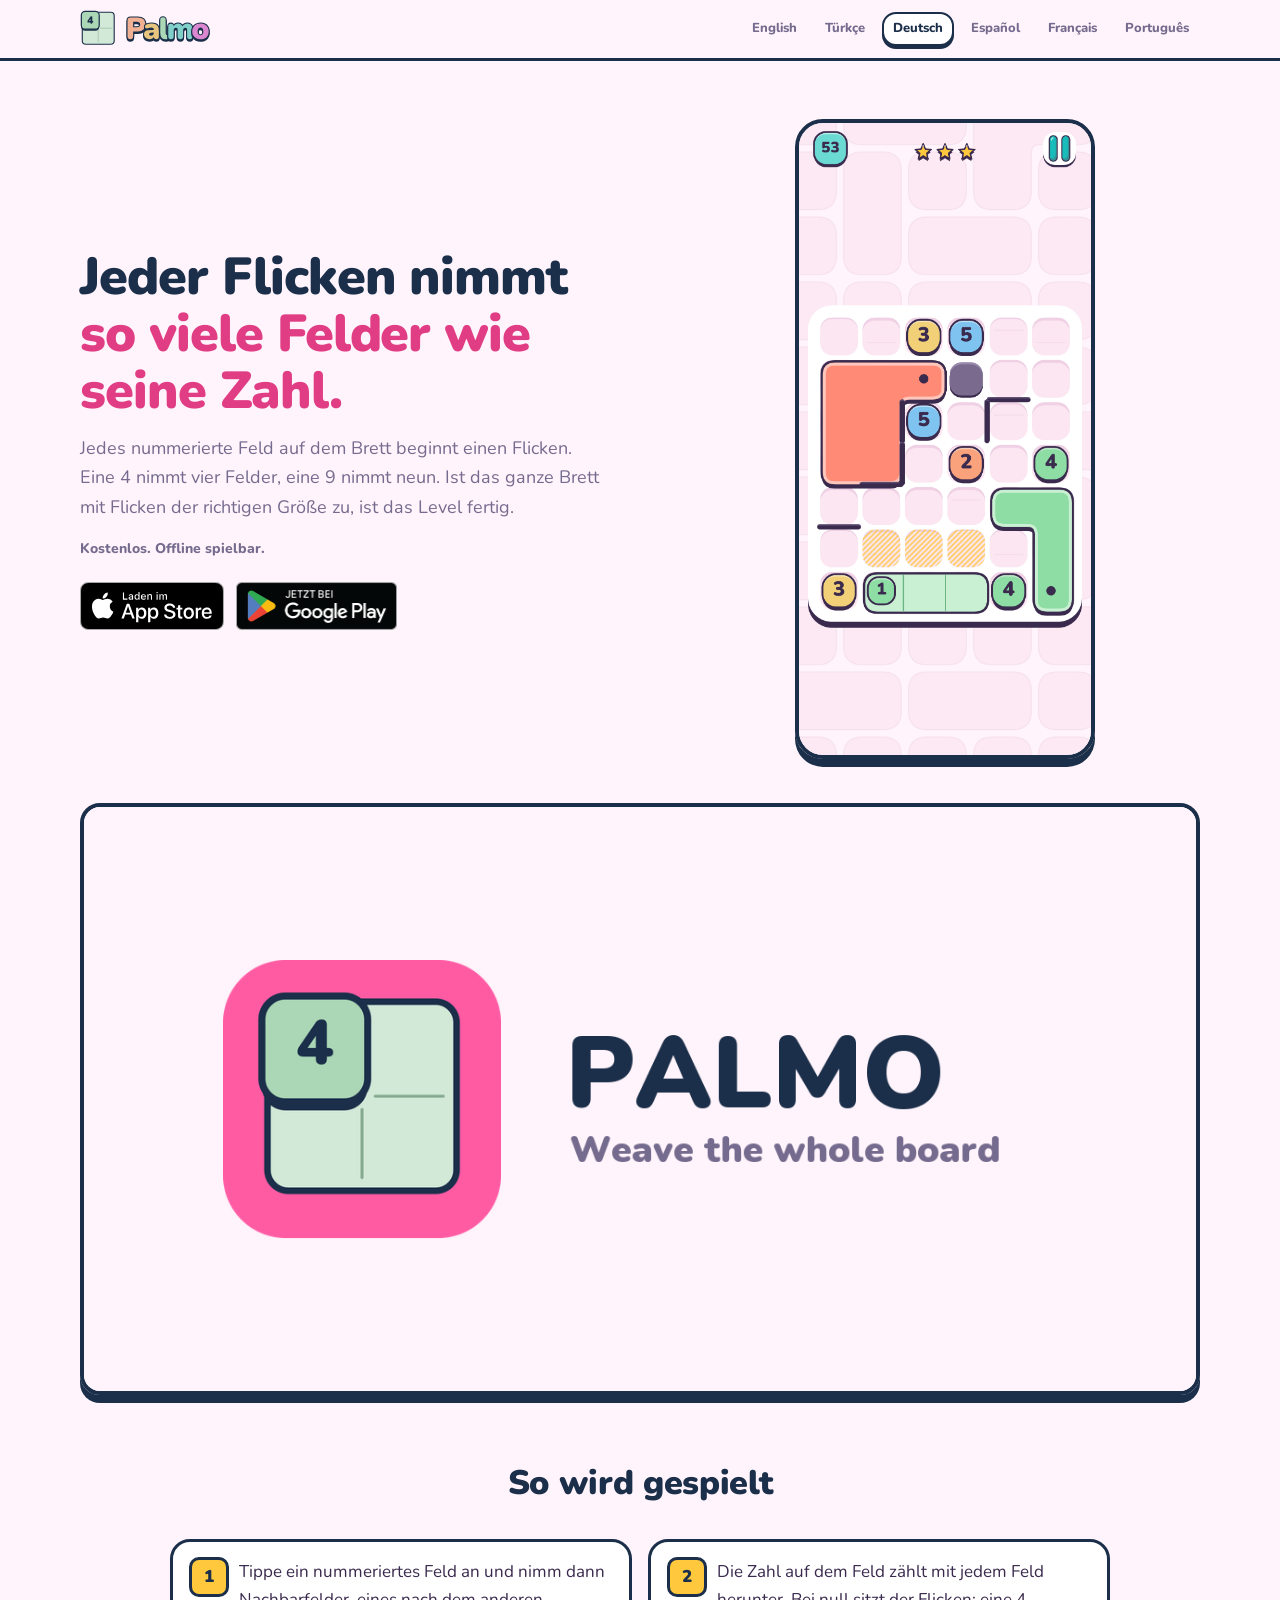
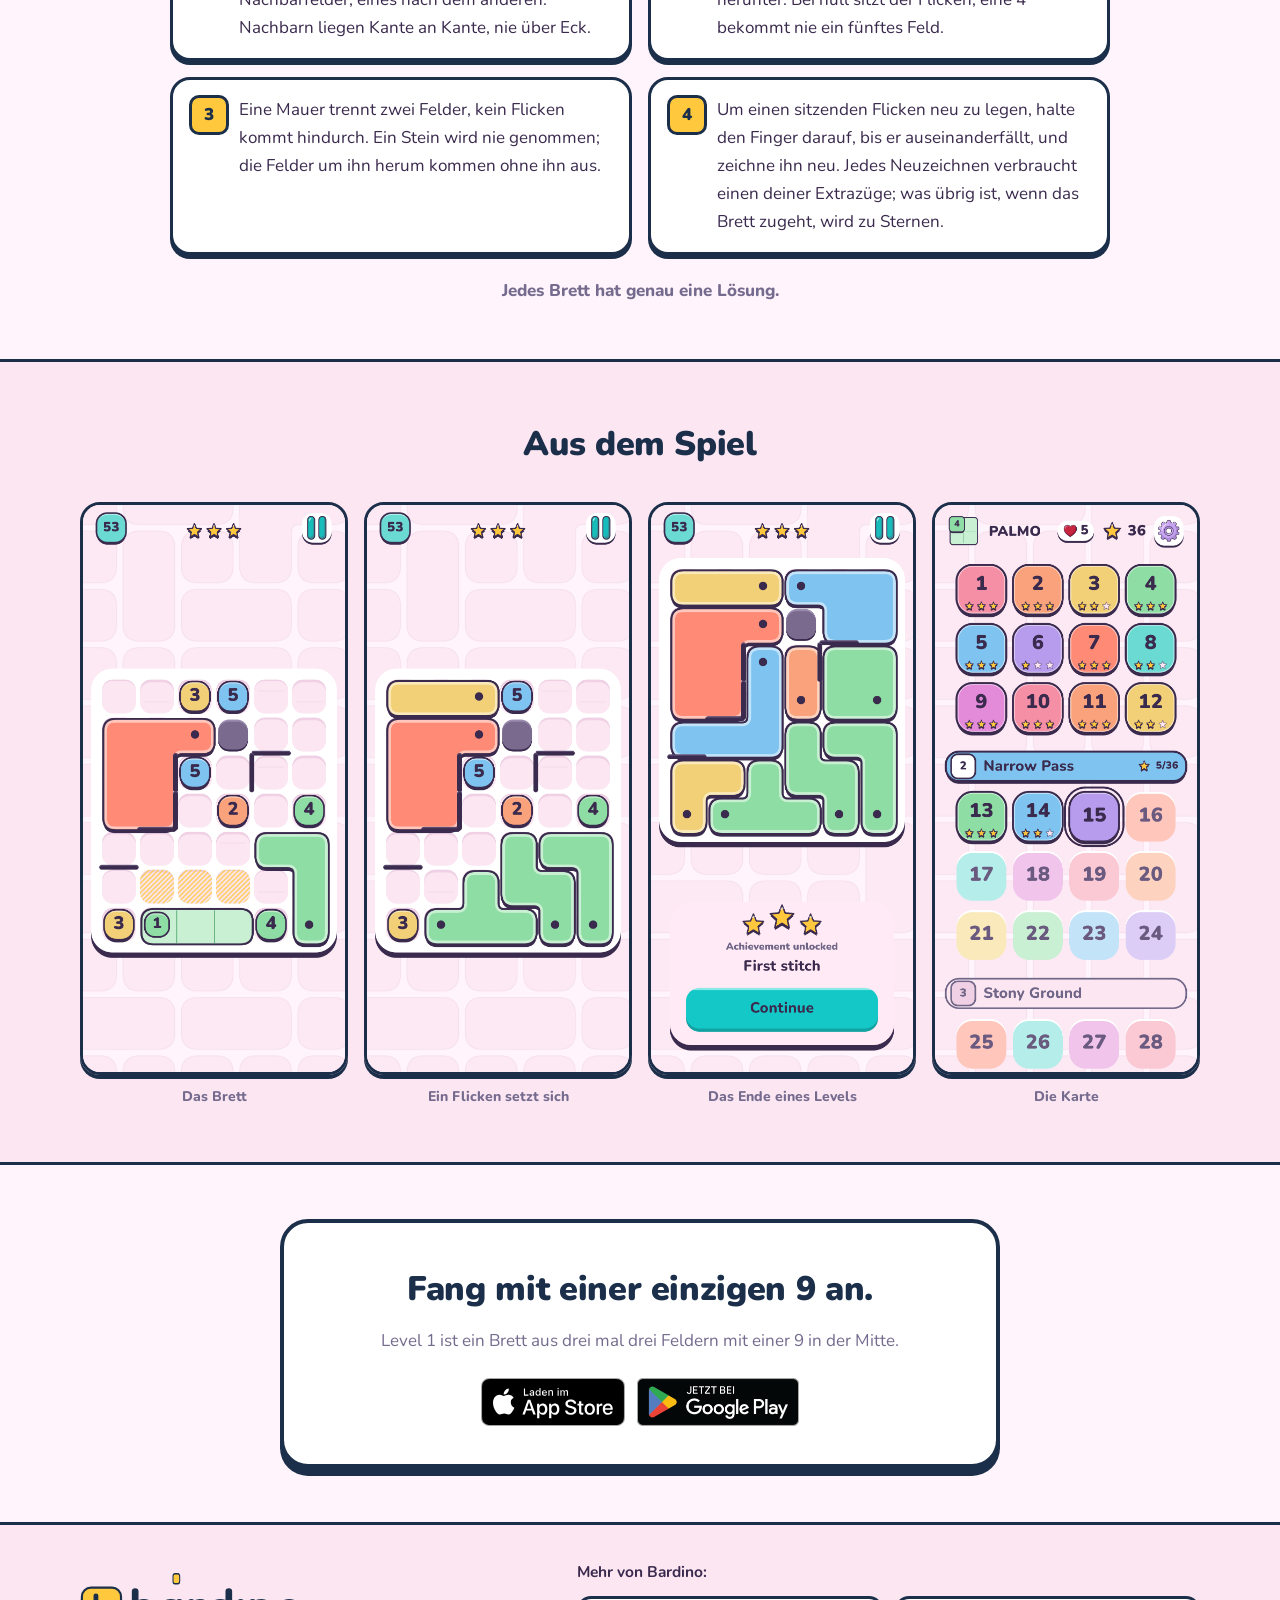
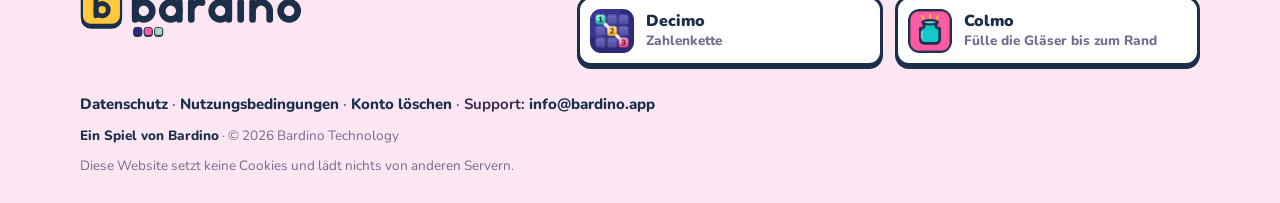
==== commit 59004e61: "Call it a patch in the screenshot captions too The copy now uses the store's word, patch; the captio" ====
--- a/de/index.html
+++ b/de/index.html
@@ -87,7 +87,7 @@
 <section class="duvar-bolum">
     <div class="kap">
         <h2>Aus dem Spiel</h2>
-        <div class="vitrin"><figure><img src="/assets/shots/01_board.webp" alt="Das Brett" width="390" height="844" loading="lazy"><figcaption>Das Brett</figcaption></figure><figure><img src="/assets/shots/02_settle.webp" alt="Ein Gebiet setzt sich" width="390" height="844" loading="lazy"><figcaption>Ein Gebiet setzt sich</figcaption></figure><figure><img src="/assets/shots/03_result.webp" alt="Das Ende eines Levels" width="390" height="844" loading="lazy"><figcaption>Das Ende eines Levels</figcaption></figure><figure><img src="/assets/shots/04_map.webp" alt="Die Karte" width="390" height="844" loading="lazy"><figcaption>Die Karte</figcaption></figure></div>
+        <div class="vitrin"><figure><img src="/assets/shots/01_board.webp" alt="Das Brett" width="390" height="844" loading="lazy"><figcaption>Das Brett</figcaption></figure><figure><img src="/assets/shots/02_settle.webp" alt="Ein Flicken setzt sich" width="390" height="844" loading="lazy"><figcaption>Ein Flicken setzt sich</figcaption></figure><figure><img src="/assets/shots/03_result.webp" alt="Das Ende eines Levels" width="390" height="844" loading="lazy"><figcaption>Das Ende eines Levels</figcaption></figure><figure><img src="/assets/shots/04_map.webp" alt="Die Karte" width="390" height="844" loading="lazy"><figcaption>Die Karte</figcaption></figure></div>
     </div>
 </section>
 
